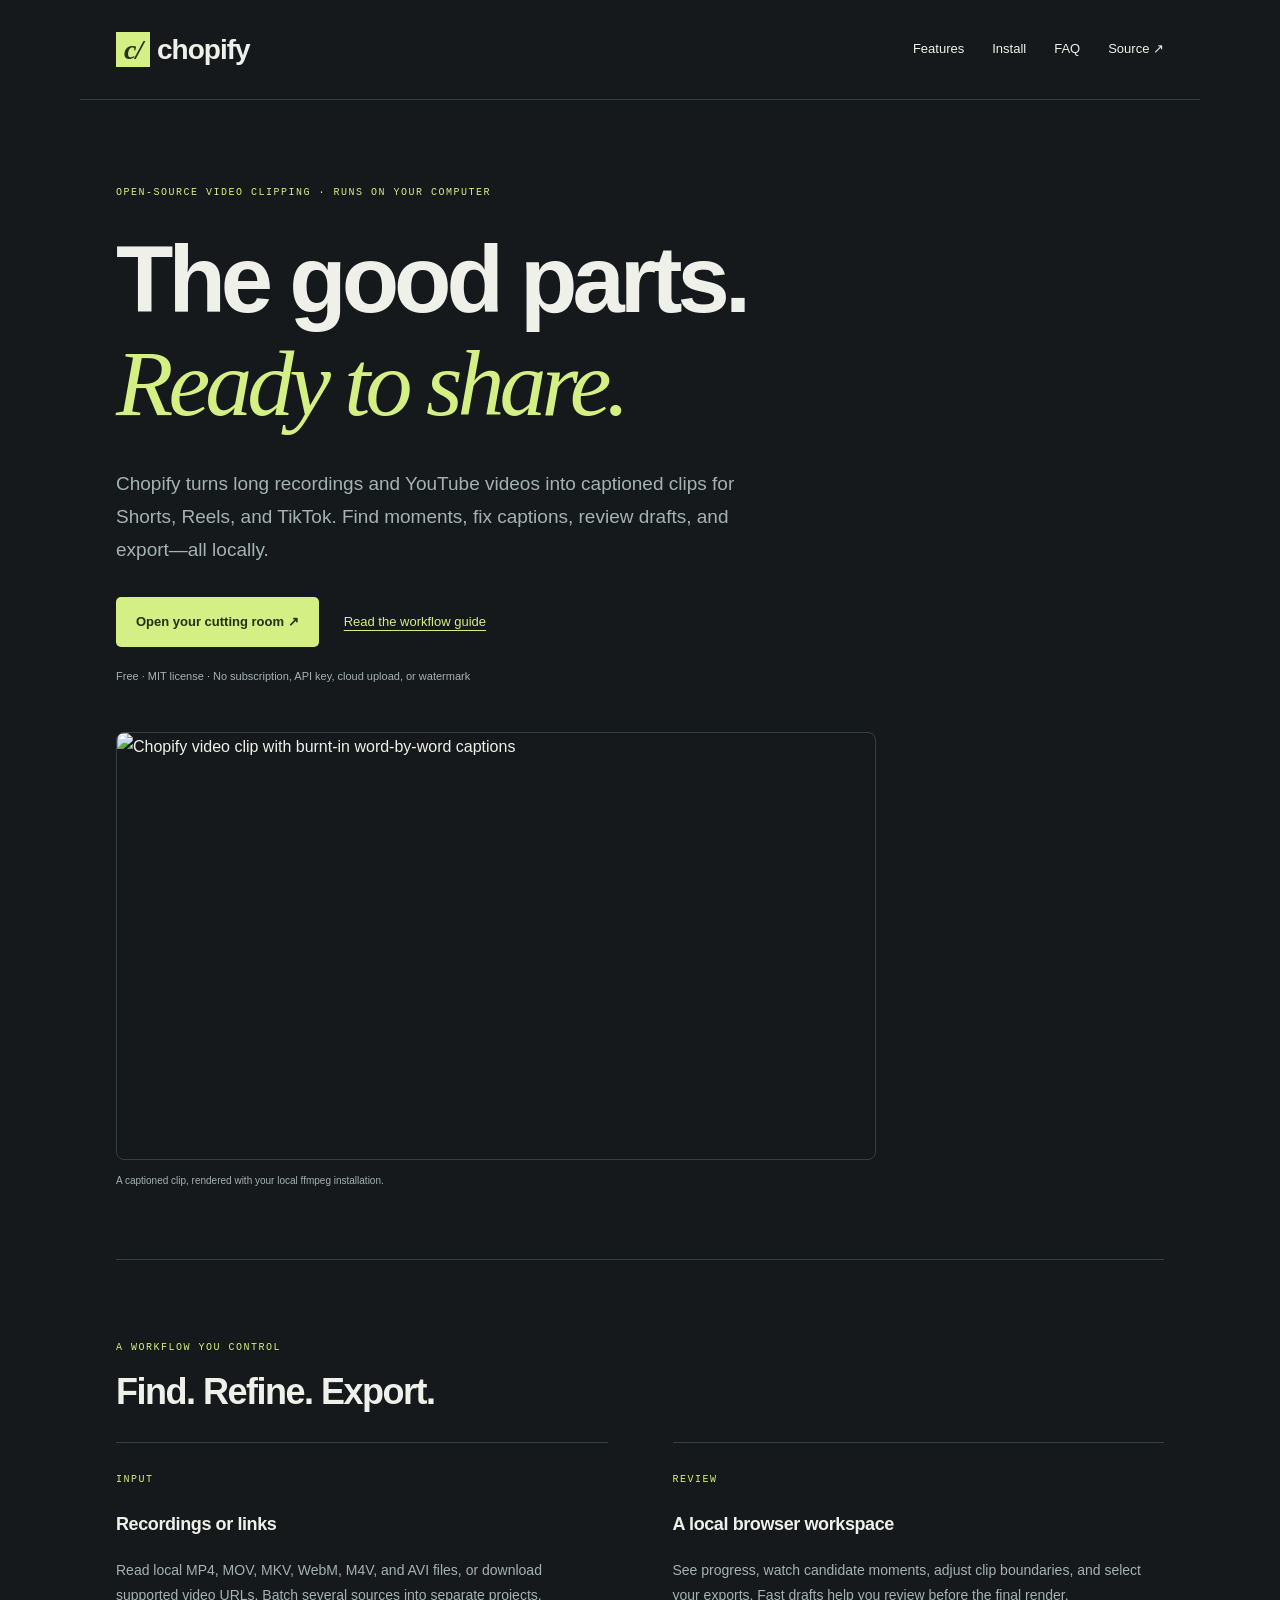
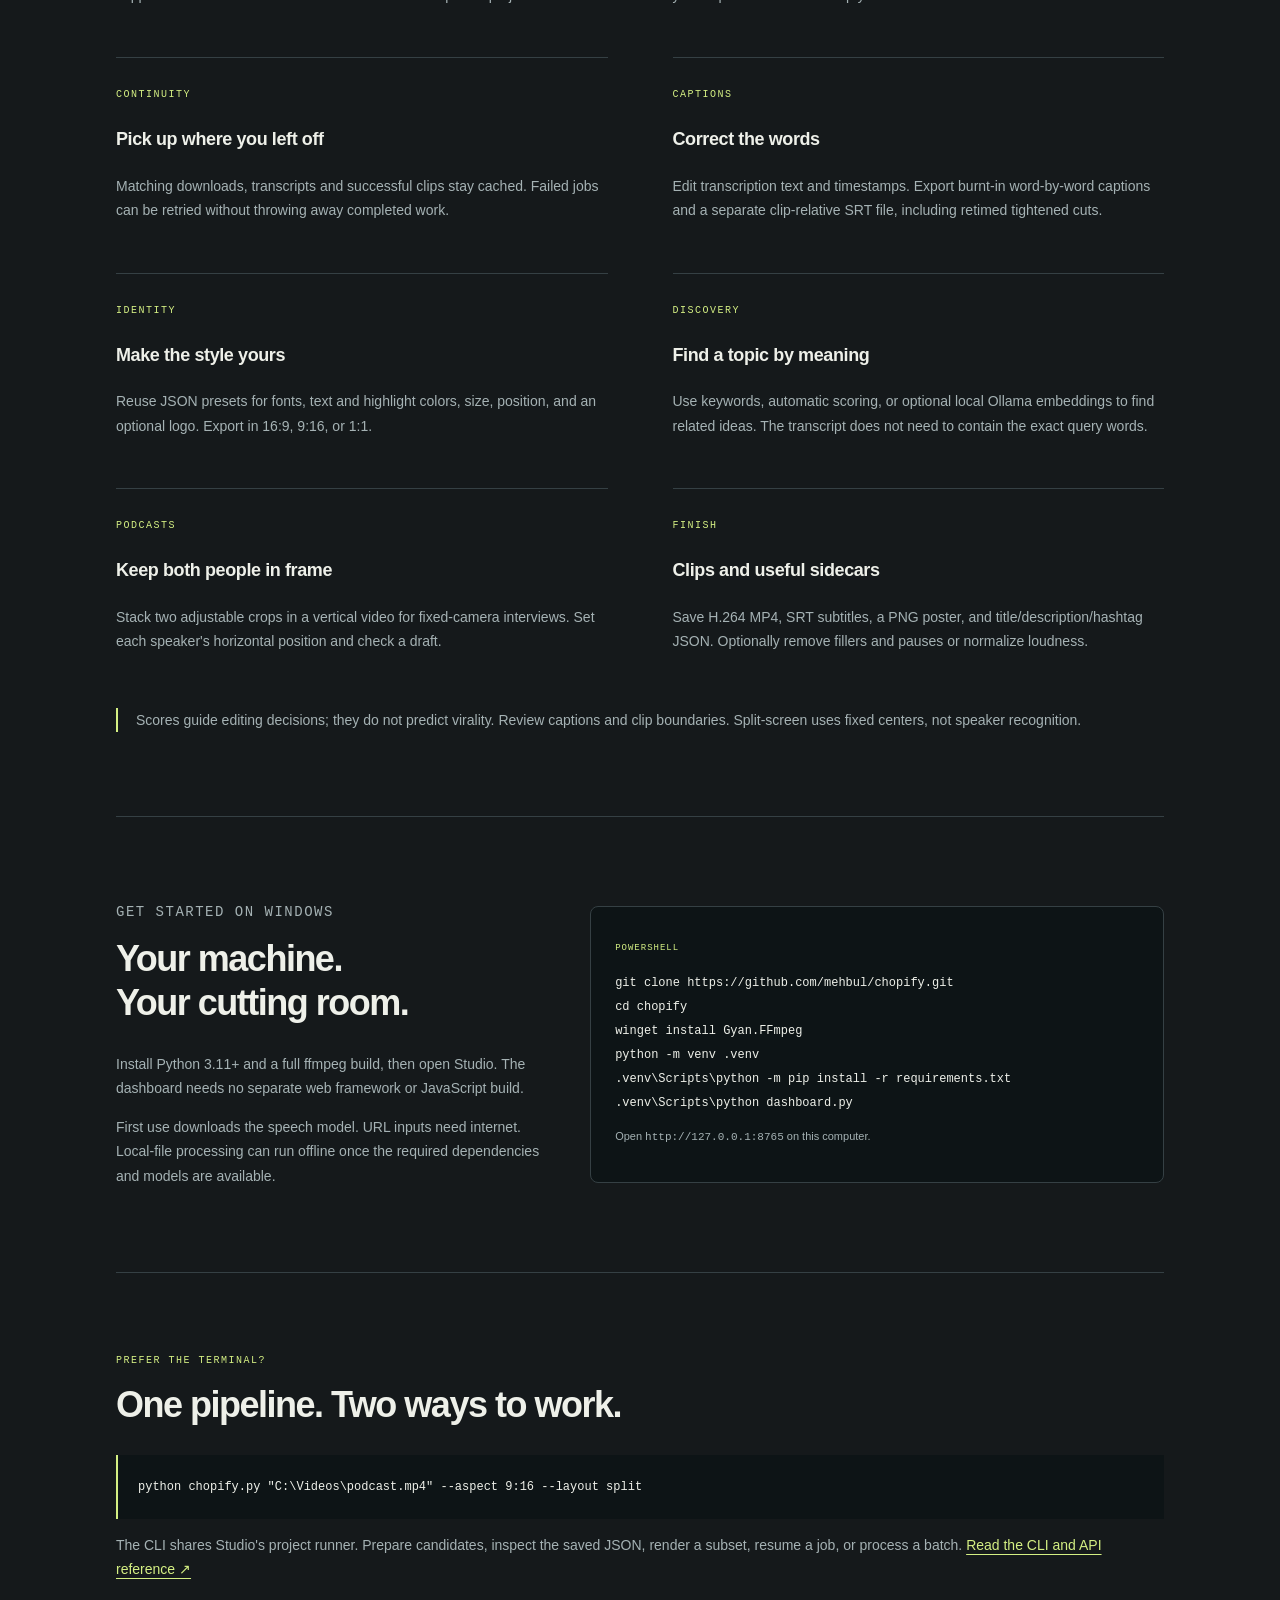
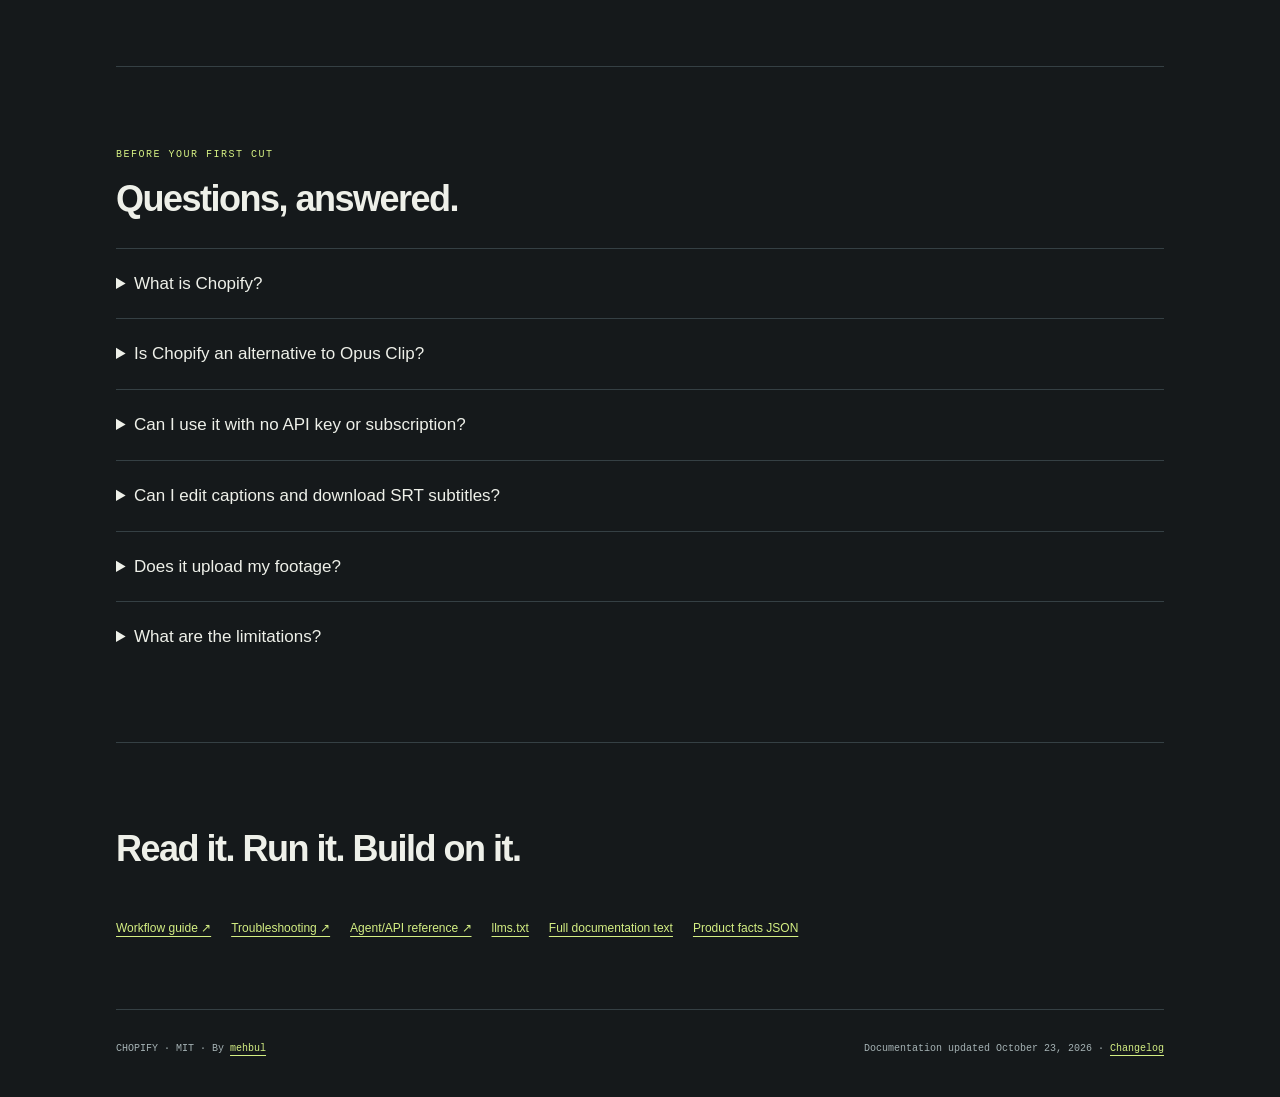
==== docs/index.html @ cecec322 "docs: improve Google and AI-agent discoverability for Chopify Studio" ====
<!doctype html>
<html lang="en">
  <head>
    <meta charset="utf-8" />
    <meta name="viewport" content="width=device-width,initial-scale=1" />
    <title>
      Chopify — Free Local AI Video Clipper, Captions & Podcast Shorts
    </title>
    <meta
      name="description"
      content="Turn recordings and YouTube videos into captioned Shorts, Reels and TikTok clips locally. Free open-source dashboard, batch queue, SRT editing and podcast framing."
    />
    <meta name="robots" content="index,follow,max-image-preview:large" />
    <link rel="canonical" href="https://mehbul.github.io/chopify/" />
    <meta property="og:type" content="website" />
    <meta property="og:site_name" content="Chopify" />
    <meta property="og:title" content="Chopify — your footage, your machine" />
    <meta
      property="og:description"
      content="Free local video clipping with a review dashboard, editable captions, SRT exports, branding, semantic search and podcast split-screen."
    />
    <meta property="og:url" content="https://mehbul.github.io/chopify/" />
    <meta
      property="og:image"
      content="https://mehbul.github.io/chopify/demo.gif"
    />
    <meta
      property="og:image:alt"
      content="A Chopify clip with word-by-word captions"
    />
    <meta name="twitter:card" content="summary_large_image" />
    <meta
      name="twitter:title"
      content="Chopify — Free Local AI Video Clipper"
    />
    <meta
      name="twitter:description"
      content="Turn long videos into reviewed, captioned short clips on your own computer. Open source, no subscription or watermark."
    />
    <meta
      name="twitter:image"
      content="https://mehbul.github.io/chopify/demo.gif"
    />
    <link rel="stylesheet" href="site.css" />
    <link rel="icon" href="data:," />
    <link
      rel="alternate"
      type="text/plain"
      title="Agent documentation index"
      href="llms.txt"
    />
    <script type="application/ld+json">
      {
        "@context": "https://schema.org",
        "@graph": [
          {
            "@type": ["SoftwareApplication", "SoftwareSourceCode"],
            "@id": "https://mehbul.github.io/chopify/#software",
            "name": "Chopify",
            "url": "https://mehbul.github.io/chopify/",
            "description": "Free local video clipper with a browser dashboard, resumable batch projects, editable captions, SRT exports, branding, semantic search, and podcast split-screen.",
            "applicationCategory": "MultimediaApplication",
            "operatingSystem": "Windows",
            "programmingLanguage": "Python",
            "runtimePlatform": "Python 3.11 or later",
            "softwareRequirements": "ffmpeg, ffprobe, yt-dlp, faster-whisper, OpenCV; optional local Ollama",
            "license": "https://github.com/mehbul/chopify/blob/main/LICENSE",
            "codeRepository": "https://github.com/mehbul/chopify",
            "isAccessibleForFree": true,
            "offers": {
              "@type": "Offer",
              "price": "0",
              "priceCurrency": "USD"
            },
            "author": {
              "@type": "Person",
              "name": "mehbul",
              "url": "https://github.com/mehbul"
            },
            "featureList": [
              "Local browser dashboard",
              "Local video input",
              "Resumable batch projects",
              "Caption editing and SRT export",
              "Brand presets",
              "Optional local semantic search",
              "Podcast split-screen"
            ]
          },
          {
            "@type": "WebPage",
            "@id": "https://mehbul.github.io/chopify/#page",
            "url": "https://mehbul.github.io/chopify/",
            "name": "Chopify — Free Local AI Video Clipper",
            "dateModified": "2026-10-23",
            "inLanguage": "en",
            "mainEntity": {
              "@id": "https://mehbul.github.io/chopify/#software"
            }
          }
        ]
      }
    </script>
  </head>
  <body>
    <a class="skip" href="#main">Skip to content</a>
    <header>
      <a class="logo" href="./"><span>c/</span> chopify</a>
      <nav aria-label="Main navigation">
        <a href="#features">Features</a><a href="#install">Install</a
        ><a href="#questions">FAQ</a
        ><a href="https://github.com/mehbul/chopify">Source ↗</a>
      </nav>
    </header>
    <main id="main">
      <section class="hero">
        <p class="eyebrow">
          OPEN-SOURCE VIDEO CLIPPING · RUNS ON YOUR COMPUTER
        </p>
        <h1>The good parts.<br /><em>Ready to share.</em></h1>
        <p class="lead">
          Chopify turns long recordings and YouTube videos into captioned clips
          for Shorts, Reels, and TikTok. Find moments, fix captions, review
          drafts, and export—all locally.
        </p>
        <div class="actions">
          <a class="button" href="#install">Open your cutting room ↗</a
          ><a
            href="https://github.com/mehbul/chopify/blob/main/docs/WORKFLOWS.md"
            >Read the workflow guide</a
          >
        </div>
        <p class="fine">
          Free · MIT license · No subscription, API key, cloud upload, or
          watermark
        </p>
        <figure>
          <img
            src="demo.gif"
            alt="Chopify video clip with burnt-in word-by-word captions"
            width="640"
            height="360"
          />
          <figcaption>
            A captioned clip, rendered with your local ffmpeg installation.
          </figcaption>
        </figure>
      </section>
      <section id="features">
        <div class="section-heading">
          <p class="eyebrow">A WORKFLOW YOU CONTROL</p>
          <h2>Find. Refine. Export.</h2>
        </div>
        <div class="features">
          <article>
            <span class="tag">INPUT</span>
            <h3>Recordings or links</h3>
            <p>
              Read local MP4, MOV, MKV, WebM, M4V, and AVI files, or download
              supported video URLs. Batch several sources into separate
              projects.
            </p>
          </article>
          <article>
            <span class="tag">REVIEW</span>
            <h3>A local browser workspace</h3>
            <p>
              See progress, watch candidate moments, adjust clip boundaries, and
              select your exports. Fast drafts help you review before the final
              render.
            </p>
          </article>
          <article>
            <span class="tag">CONTINUITY</span>
            <h3>Pick up where you left off</h3>
            <p>
              Matching downloads, transcripts and successful clips stay cached.
              Failed jobs can be retried without throwing away completed work.
            </p>
          </article>
          <article>
            <span class="tag">CAPTIONS</span>
            <h3>Correct the words</h3>
            <p>
              Edit transcription text and timestamps. Export burnt-in
              word-by-word captions and a separate clip-relative SRT file,
              including retimed tightened cuts.
            </p>
          </article>
          <article>
            <span class="tag">IDENTITY</span>
            <h3>Make the style yours</h3>
            <p>
              Reuse JSON presets for fonts, text and highlight colors, size,
              position, and an optional logo. Export in 16:9, 9:16, or 1:1.
            </p>
          </article>
          <article>
            <span class="tag">DISCOVERY</span>
            <h3>Find a topic by meaning</h3>
            <p>
              Use keywords, automatic scoring, or optional local Ollama
              embeddings to find related ideas. The transcript does not need to
              contain the exact query words.
            </p>
          </article>
          <article>
            <span class="tag">PODCASTS</span>
            <h3>Keep both people in frame</h3>
            <p>
              Stack two adjustable crops in a vertical video for fixed-camera
              interviews. Set each speaker's horizontal position and check a
              draft.
            </p>
          </article>
          <article>
            <span class="tag">FINISH</span>
            <h3>Clips and useful sidecars</h3>
            <p>
              Save H.264 MP4, SRT subtitles, a PNG poster, and
              title/description/hashtag JSON. Optionally remove fillers and
              pauses or normalize loudness.
            </p>
          </article>
        </div>
        <p class="note">
          Scores guide editing decisions; they do not predict virality. Review
          captions and clip boundaries. Split-screen uses fixed centers, not
          speaker recognition.
        </p>
      </section>
      <section id="install" class="install">
        <div>
          <p class="eyebrow">GET STARTED ON WINDOWS</p>
          <h2>Your machine.<br />Your cutting room.</h2>
          <p>
            Install Python 3.11+ and a full ffmpeg build, then open Studio. The
            dashboard needs no separate web framework or JavaScript build.
          </p>
          <p>
            First use downloads the speech model. URL inputs need internet.
            Local-file processing can run offline once the required dependencies
            and models are available.
          </p>
        </div>
        <div class="code">
          <span>POWERSHELL</span>
          <pre><code>git clone https://github.com/mehbul/chopify.git
cd chopify
winget install Gyan.FFmpeg
python -m venv .venv
.venv\Scripts\python -m pip install -r requirements.txt
.venv\Scripts\python dashboard.py</code></pre>
          <p>Open <code>http://127.0.0.1:8765</code> on this computer.</p>
        </div>
      </section>
      <section>
        <p class="eyebrow">PREFER THE TERMINAL?</p>
        <h2>One pipeline. Two ways to work.</h2>
        <pre
          class="command"
        ><code>python chopify.py "C:\Videos\podcast.mp4" --aspect 9:16 --layout split</code></pre>
        <p>
          The CLI shares Studio's project runner. Prepare candidates, inspect
          the saved JSON, render a subset, resume a job, or process a batch.
          <a
            href="https://github.com/mehbul/chopify/blob/main/docs/AGENT-API.md"
            >Read the CLI and API reference ↗</a
          >
        </p>
      </section>
      <section id="questions">
        <p class="eyebrow">BEFORE YOUR FIRST CUT</p>
        <h2>Questions, answered.</h2>
        <details>
          <summary>What is Chopify?</summary>
          <p>
            Chopify is a free, MIT-licensed local video clipper for turning long
            videos into short captioned clips. It includes a browser dashboard,
            Python CLI, transcription, selection, reframing, editing, and
            export.
          </p>
        </details>
        <details>
          <summary>Is Chopify an alternative to Opus Clip?</summary>
          <p>
            It is an option for creators who want clipping, captions and review
            on their own computer. It requires local installation and your
            hardware. It does not include hosted processing, cloud
            collaboration, or automatic social publishing.
          </p>
        </details>
        <details>
          <summary>Can I use it with no API key or subscription?</summary>
          <p>
            Yes. Default selection is a deterministic heuristic. Optional AI
            selection and semantic search use local Ollama models. Setup/model
            downloads, storage, and compute are supplied by you.
          </p>
        </details>
        <details>
          <summary>Can I edit captions and download SRT subtitles?</summary>
          <p>
            Yes. Edit words and their times in Studio's Transcript tab, save,
            and export. Each draft and finished clip includes a separate SRT
            file aligned to its own timeline.
          </p>
        </details>
        <details>
          <summary>Does it upload my footage?</summary>
          <p>
            Chopify does not send footage or transcripts to hosted processing.
            Online sources and first-run model setup require downloads. Studio
            serves only your loopback address and is intended for one trusted
            local user.
          </p>
        </details>
        <details>
          <summary>What are the limitations?</summary>
          <p>
            Speech recognition and caption timing need review. Heuristic cue
            lists are English-oriented. GPU speech acceleration uses
            NVIDIA/CUDA; CPU works without it. Split-screen uses fixed crop
            centers. Translation, dubbing, scheduling, and social uploads are
            not included.
          </p>
        </details>
      </section>
      <section class="resources">
        <h2>Read it. Run it. Build on it.</h2>
        <a href="https://github.com/mehbul/chopify/blob/main/docs/WORKFLOWS.md"
          >Workflow guide ↗</a
        ><a
          href="https://github.com/mehbul/chopify/blob/main/docs/TROUBLESHOOTING.md"
          >Troubleshooting ↗</a
        ><a href="https://github.com/mehbul/chopify/blob/main/docs/AGENT-API.md"
          >Agent/API reference ↗</a
        ><a href="llms.txt">llms.txt</a
        ><a href="llms-full.txt">Full documentation text</a
        ><a href="product.json">Product facts JSON</a>
      </section>
    </main>
    <footer>
      <span
        >CHOPIFY · MIT · By <a href="https://github.com/mehbul">mehbul</a></span
      ><span
        >Documentation updated
        <time datetime="2026-10-23">October 23, 2026</time> ·
        <a href="https://github.com/mehbul/chopify/blob/main/CHANGELOG.md"
          >Changelog</a
        ></span
      >
    </footer>
  </body>
</html>
---- docs/site.css ----
:root {
  color-scheme: dark;
  --bg: #15191b;
  --ink: #eef0e9;
  --muted: #a5b2b4;
  --line: #354044;
  --accent: #d4ef83;
  font-family: "Segoe UI", Arial, sans-serif;
}
* {
  box-sizing: border-box;
}
html {
  scroll-behavior: smooth;
  scroll-padding-top: 30px;
}
body {
  margin: 0;
  background: var(--bg);
  color: var(--ink);
  font-size: 16px;
  line-height: 1.75;
}
a {
  color: var(--accent);
  text-underline-offset: 4px;
}
a:focus-visible,
summary:focus-visible {
  outline: 2px solid var(--accent);
  outline-offset: 6px;
}
.skip {
  position: absolute;
  left: 20px;
  top: -100px;
  background: var(--accent);
  color: #14200c;
  padding: 10px;
  z-index: 2;
}
.skip:focus {
  top: 10px;
}
header,
main,
footer {
  max-width: 1120px;
  margin: auto;
  padding: 0 36px;
}
header {
  display: flex;
  justify-content: space-between;
  align-items: center;
  height: 100px;
  border-bottom: 1px solid var(--line);
}
.logo {
  font-weight: 800;
  font-size: 28px;
  color: var(--ink);
  text-decoration: none;
  letter-spacing: -1px;
}
.logo span {
  background: var(--accent);
  color: #233314;
  font-family: Georgia, serif;
  font-style: italic;
  padding: 2px 8px;
}
nav {
  display: flex;
  gap: 28px;
  font-size: 13px;
}
nav a {
  color: var(--ink);
  text-decoration: none;
}
.hero {
  padding-top: 75px;
}
.eyebrow,
.tag {
  font:
    10px/1.6 Consolas,
    monospace;
  letter-spacing: 1.5px;
  color: var(--accent);
}
h1 {
  font-size: clamp(56px, 7.5vw, 94px);
  line-height: 1.04;
  letter-spacing: -5px;
  margin: 30px 0;
}
h1 em {
  font:
    italic 1em Georgia,
    serif;
  color: var(--accent);
}
.lead {
  max-width: 640px;
  font-size: 19px;
  color: var(--muted);
  line-height: 1.75;
}
.actions {
  display: flex;
  gap: 25px;
  align-items: center;
  margin-top: 30px;
  font-size: 13px;
}
.button {
  background: var(--accent);
  color: #203113;
  text-decoration: none;
  border-radius: 5px;
  font-weight: 650;
  padding: 14px 20px;
}
.fine {
  font-size: 11px;
  color: var(--muted);
  margin-top: 20px;
}
.hero figure {
  margin: 45px 0 0;
  max-width: 760px;
}
.hero img {
  width: 100%;
  height: auto;
  display: block;
  border: 1px solid var(--line);
  border-radius: 8px;
}
figcaption {
  font-size: 10px;
  color: var(--muted);
  margin-top: 12px;
}
section {
  padding: 70px 0;
  border-bottom: 1px solid var(--line);
}
h2 {
  font-size: 36px;
  font-weight: 550;
  letter-spacing: -1.5px;
  line-height: 1.2;
  margin: 14px 0 28px;
}
h3 {
  font-size: 18px;
  letter-spacing: -0.4px;
  font-weight: 550;
}
.features {
  display: grid;
  grid-template-columns: 1fr 1fr;
  gap: 36px 65px;
}
.features article {
  border-top: 1px solid var(--line);
  padding-top: 20px;
}
.features p,
section > p,
.install p {
  color: var(--muted);
  font-size: 14px;
}
.note {
  border-left: 2px solid var(--accent);
  padding-left: 18px;
  margin-top: 40px;
}
.install {
  display: grid;
  grid-template-columns: 0.85fr 1.15fr;
  gap: 50px;
}
.code {
  background: #0d1416;
  border: 1px solid var(--line);
  padding: 24px;
  border-radius: 8px;
  align-self: center;
  min-width: 0;
}
.code > span {
  font:
    9px Consolas,
    monospace;
  letter-spacing: 1px;
  color: var(--accent);
}
pre {
  font:
    12px/2 Consolas,
    monospace;
  overflow-x: auto;
}
.code p {
  font-size: 11px;
}
.command {
  background: #0d1416;
  border-left: 2px solid var(--accent);
  padding: 20px;
}
.resources {
  display: flex;
  gap: 20px;
  flex-wrap: wrap;
  font-size: 12px;
}
.resources h2 {
  width: 100%;
}
details {
  border-top: 1px solid var(--line);
  padding: 20px 0;
}
summary {
  cursor: pointer;
  font-size: 17px;
  font-weight: 500;
}
details p {
  color: var(--muted);
  font-size: 14px;
  max-width: 800px;
}
footer {
  display: flex;
  justify-content: space-between;
  gap: 25px;
  font:
    10px/1.7 Consolas,
    monospace;
  color: var(--muted);
  padding-top: 30px;
  padding-bottom: 40px;
}
@media (max-width: 700px) {
  header,
  main,
  footer {
    padding-left: 22px;
    padding-right: 22px;
  }
  header {
    height: 85px;
  }
  .logo {
    font-size: 22px;
  }
  nav {
    gap: 14px;
    font-size: 11px;
  }
  nav a:nth-child(3) {
    display: none;
  }
  .hero {
    padding-top: 45px;
  }
  h1 {
    letter-spacing: -3px;
  }
  .lead {
    font-size: 16px;
  }
  .features,
  .install {
    grid-template-columns: 1fr;
    gap: 28px;
  }
  .actions {
    flex-wrap: wrap;
    gap: 18px;
  }
  section {
    padding: 45px 0;
  }
  h2 {
    font-size: 30px;
  }
  .features {
    gap: 22px;
  }
  footer {
    flex-direction: column;
    gap: 15px;
  }
  .code {
    padding: 17px;
  }
  .command {
    font-size: 11px;
  }
  .eyebrow {
    font-size: 9px;
  }
}
@media (prefers-reduced-motion: reduce) {
  html {
    scroll-behavior: auto;
  }
}
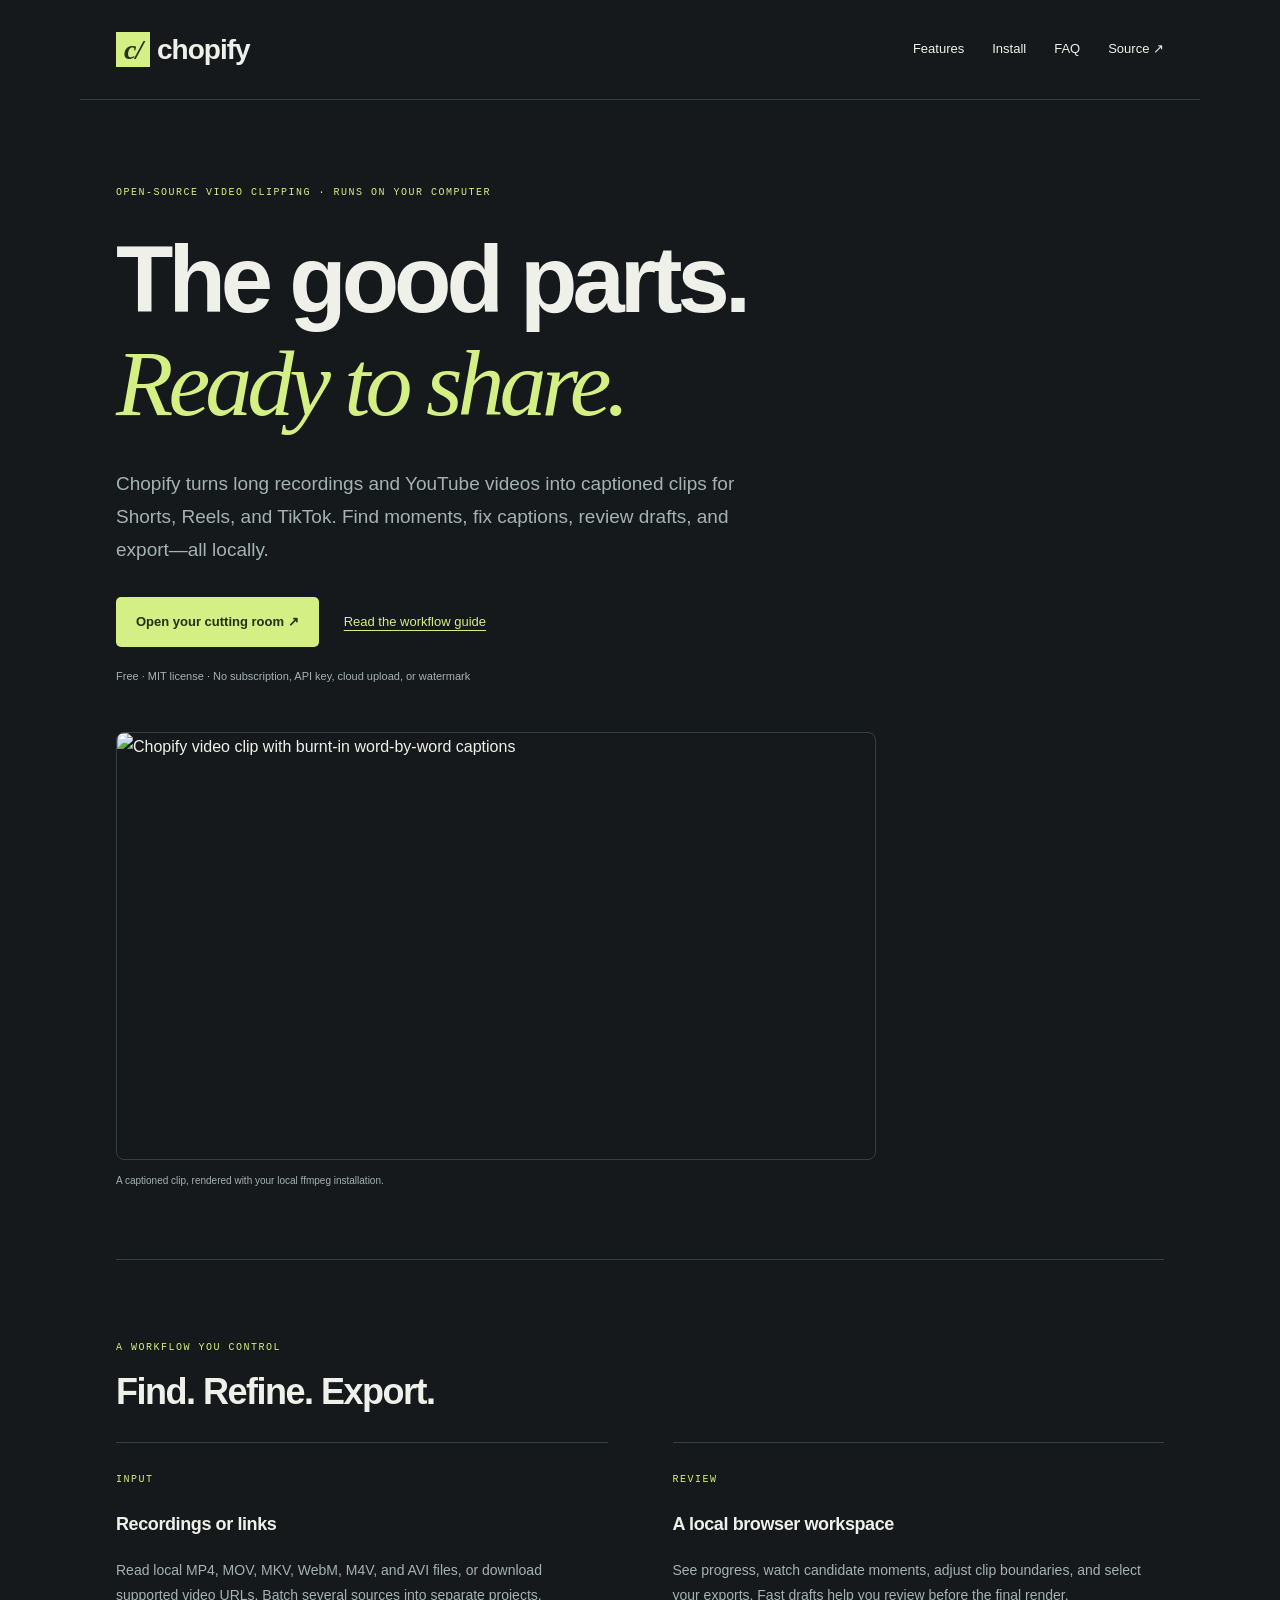
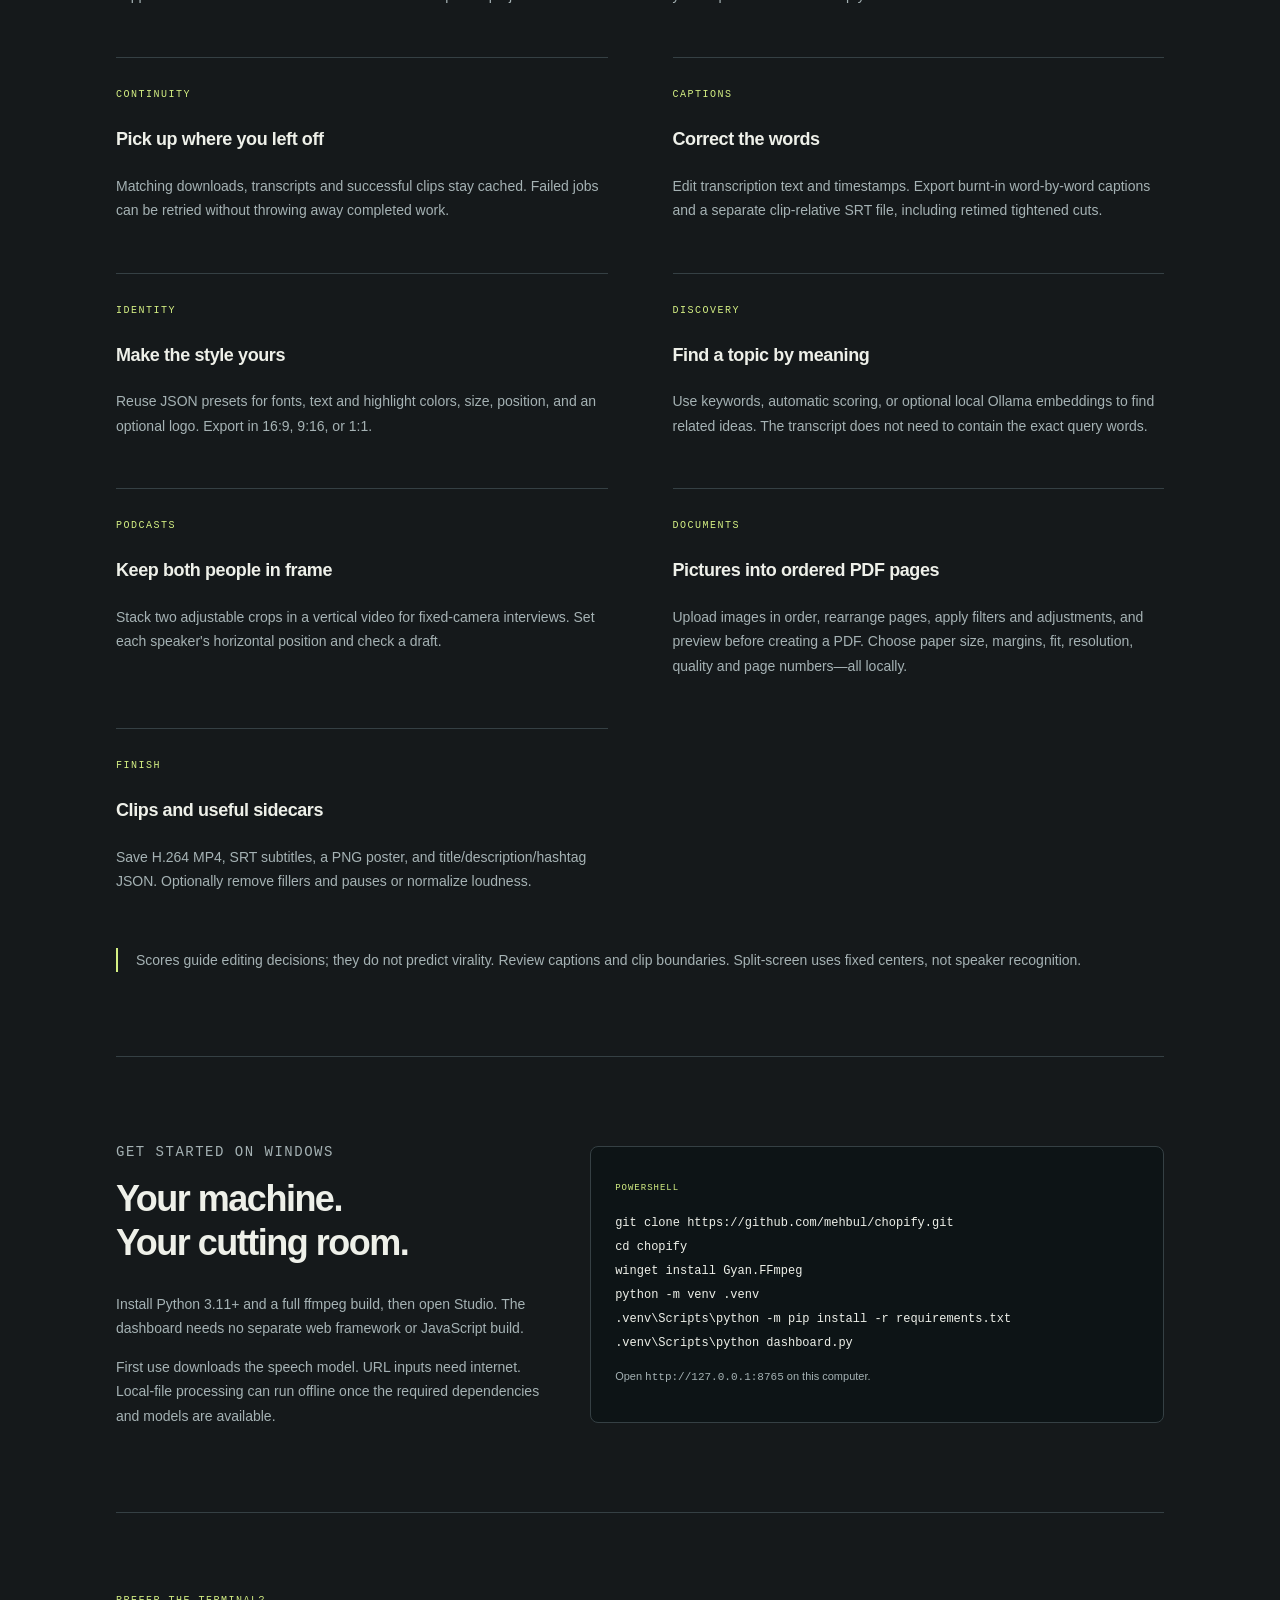
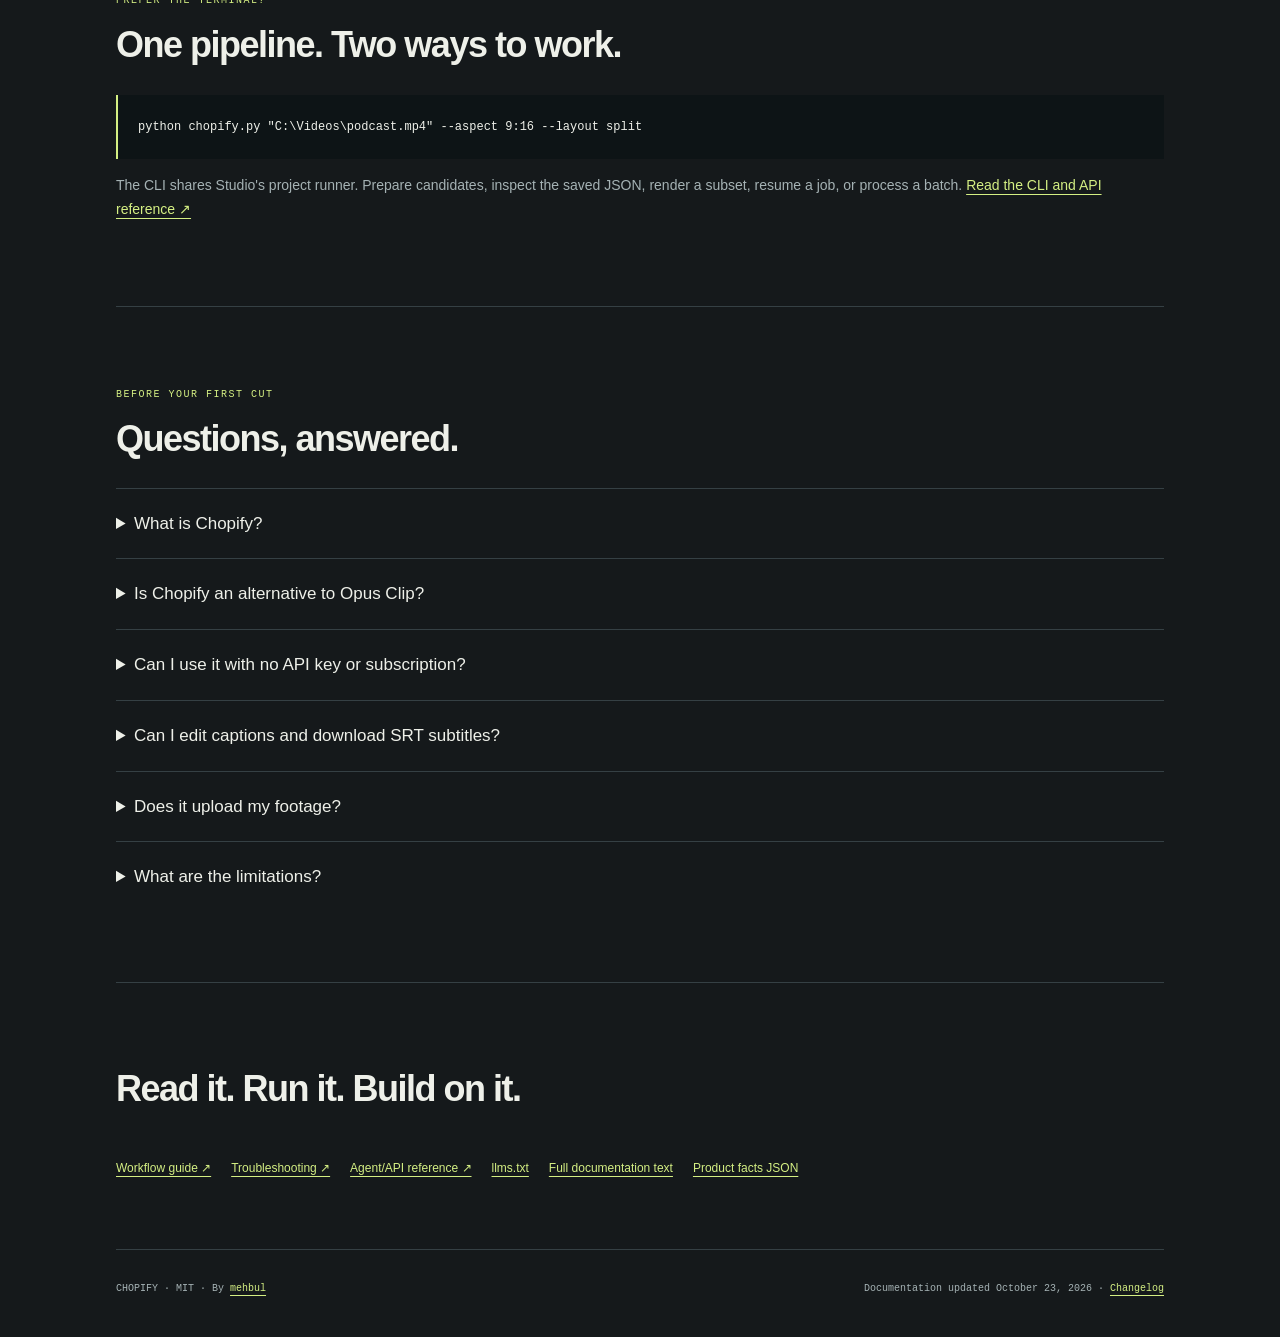
==== commit ec5600ca: "feat: add ordered images-to-PDF workspace with filters and layout controls" ====
--- a/docs/index.html
+++ b/docs/index.html
@@ -63,7 +63,7 @@
             "operatingSystem": "Windows",
             "programmingLanguage": "Python",
             "runtimePlatform": "Python 3.11 or later",
-            "softwareRequirements": "ffmpeg, ffprobe, yt-dlp, faster-whisper, OpenCV; optional local Ollama",
+            "softwareRequirements": "ffmpeg, ffprobe, yt-dlp, faster-whisper, OpenCV, Pillow, ReportLab; optional local Ollama",
             "license": "https://github.com/mehbul/chopify/blob/main/LICENSE",
             "codeRepository": "https://github.com/mehbul/chopify",
             "isAccessibleForFree": true,
@@ -84,7 +84,8 @@
               "Caption editing and SRT export",
               "Brand presets",
               "Optional local semantic search",
-              "Podcast split-screen"
+              "Podcast split-screen",
+              "Ordered images to PDF with filters and page layout controls"
             ]
           },
           {
@@ -214,6 +215,15 @@
             </p>
           </article>
           <article>
+            <span class="tag">DOCUMENTS</span>
+            <h3>Pictures into ordered PDF pages</h3>
+            <p>
+              Upload images in order, rearrange pages, apply filters and
+              adjustments, and preview before creating a PDF. Choose paper size,
+              margins, fit, resolution, quality and page numbers—all locally.
+            </p>
+          </article>
+          <article>
             <span class="tag">FINISH</span>
             <h3>Clips and useful sidecars</h3>
             <p>
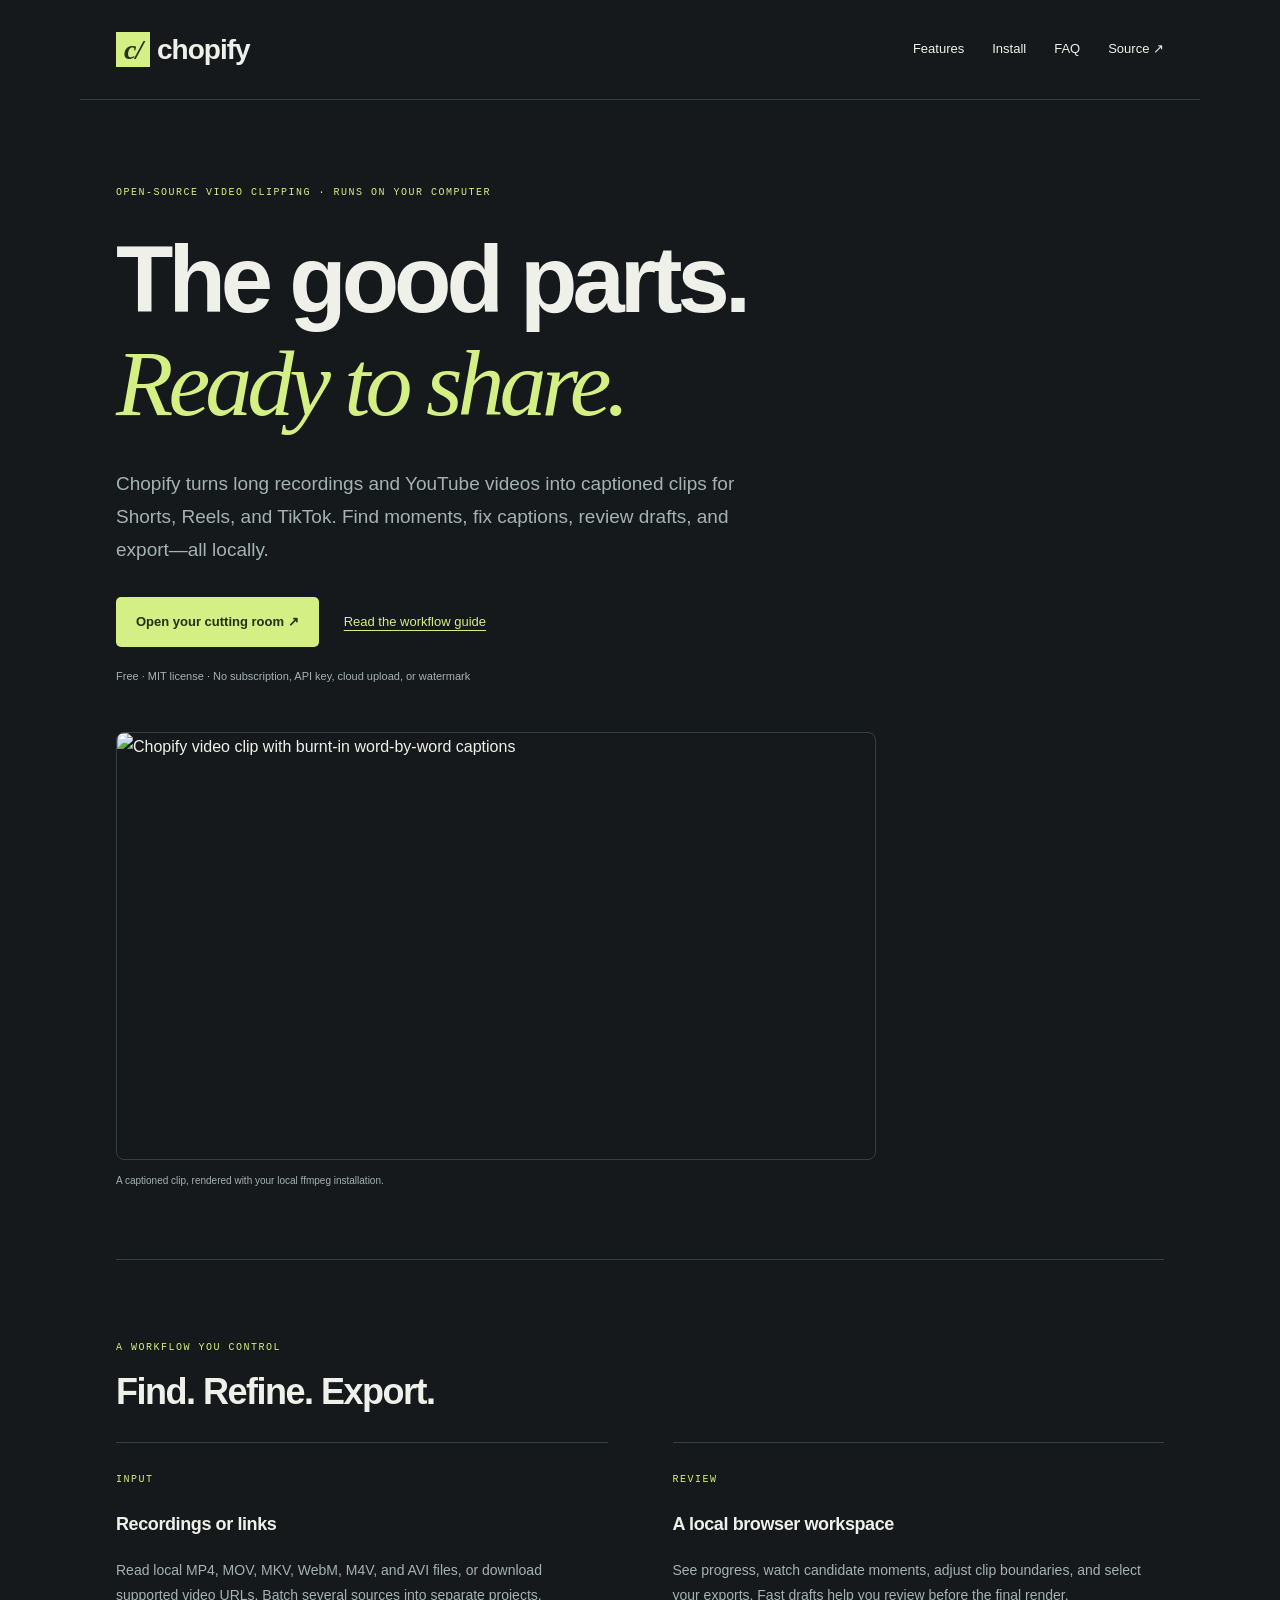
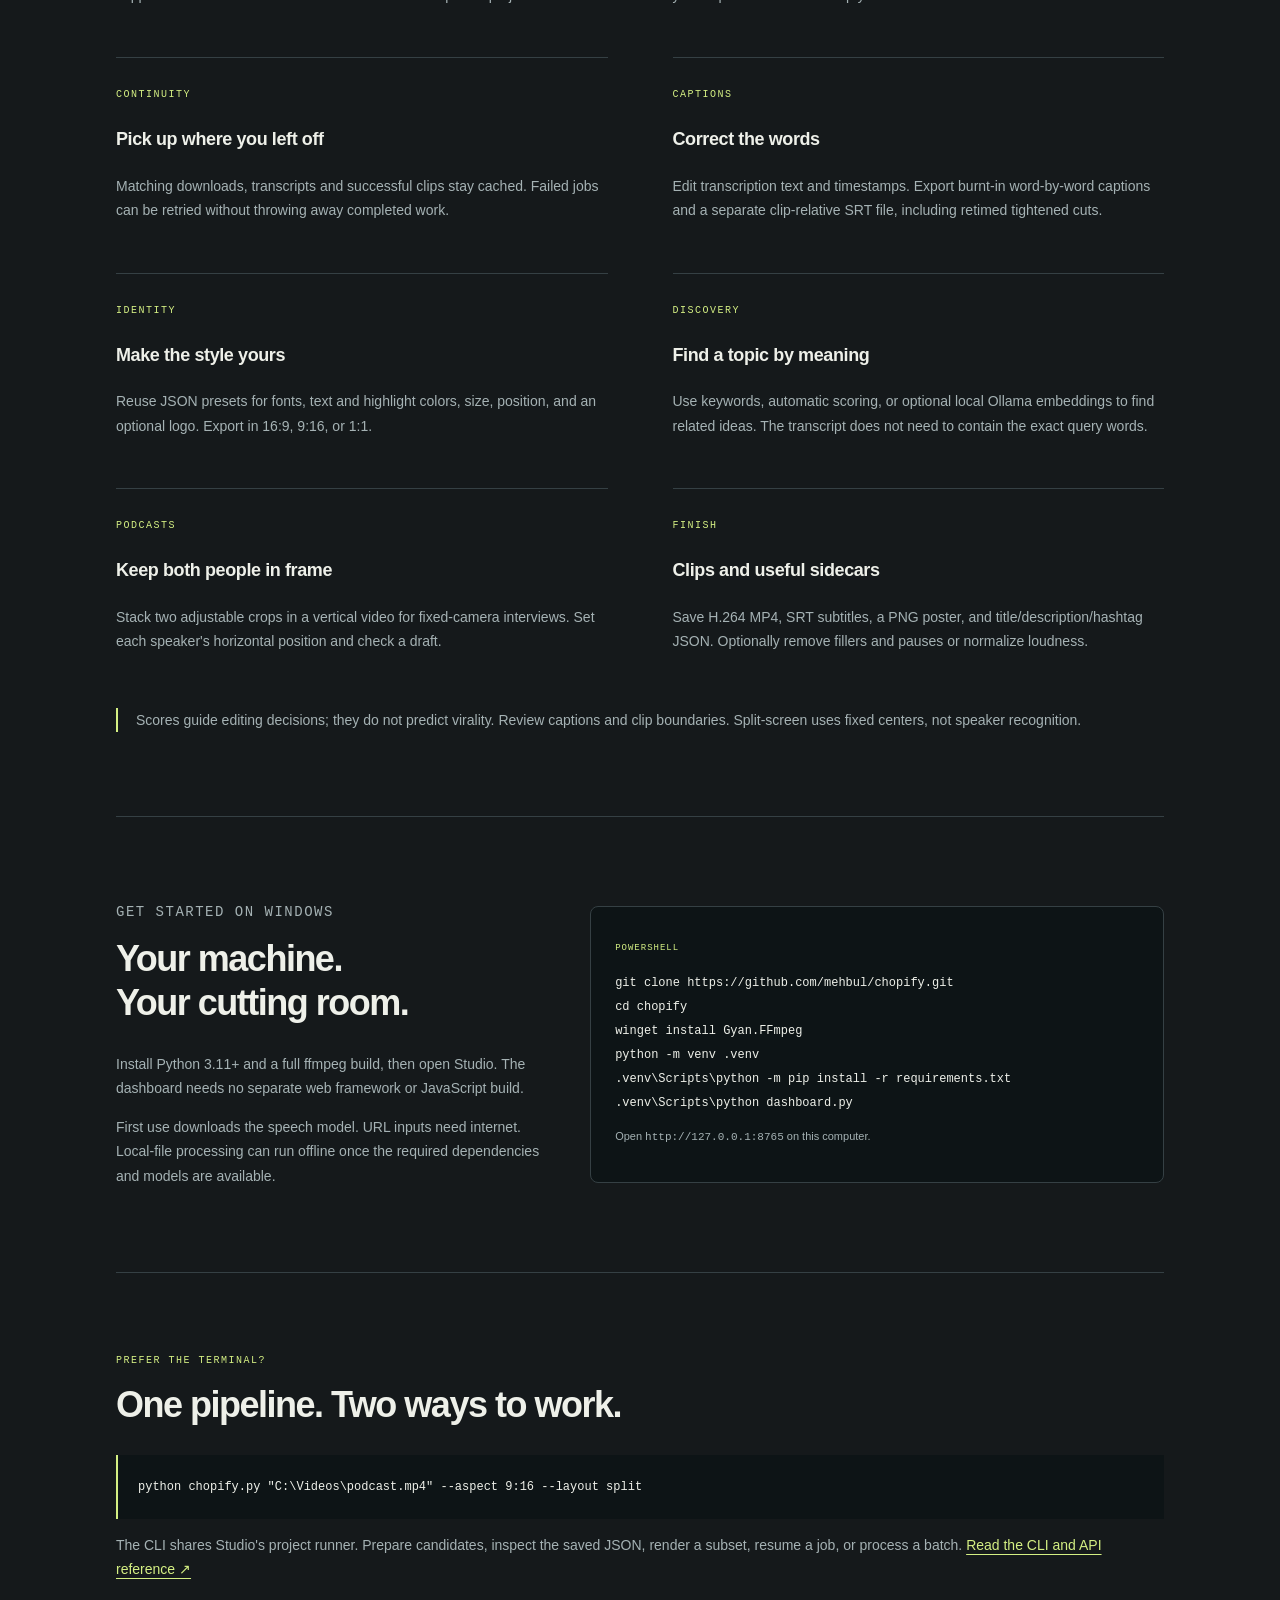
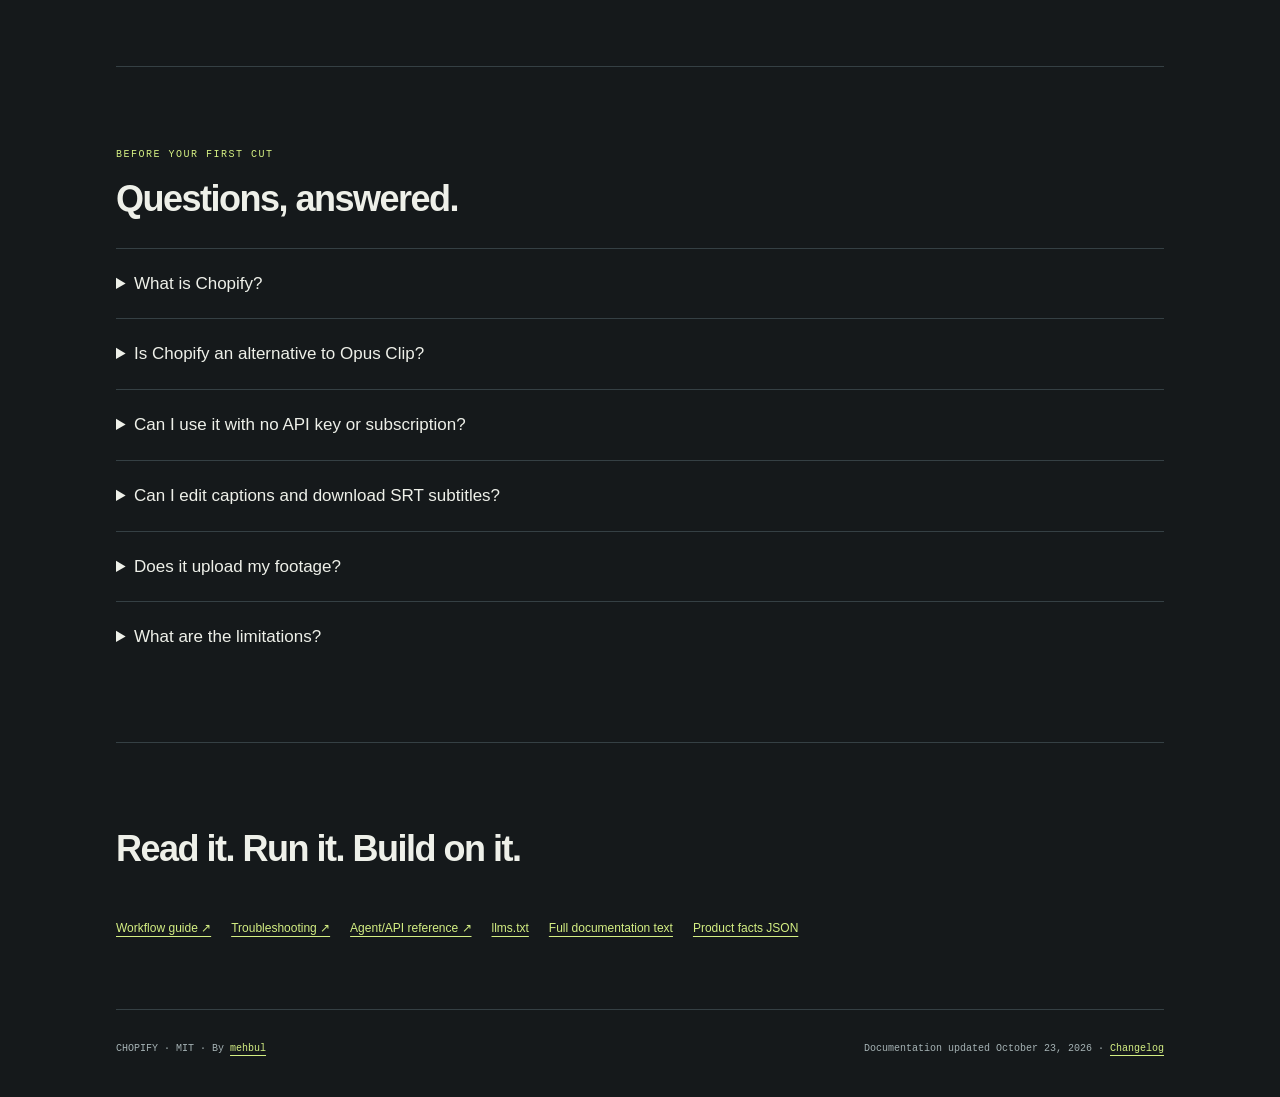
==== commit 0d13b4a8: "Revert "feat: add ordered images-to-PDF workspace with filters and layout controls" This reverts com" ====
--- a/docs/index.html
+++ b/docs/index.html
@@ -63,7 +63,7 @@
             "operatingSystem": "Windows",
             "programmingLanguage": "Python",
             "runtimePlatform": "Python 3.11 or later",
-            "softwareRequirements": "ffmpeg, ffprobe, yt-dlp, faster-whisper, OpenCV, Pillow, ReportLab; optional local Ollama",
+            "softwareRequirements": "ffmpeg, ffprobe, yt-dlp, faster-whisper, OpenCV; optional local Ollama",
             "license": "https://github.com/mehbul/chopify/blob/main/LICENSE",
             "codeRepository": "https://github.com/mehbul/chopify",
             "isAccessibleForFree": true,
@@ -84,8 +84,7 @@
               "Caption editing and SRT export",
               "Brand presets",
               "Optional local semantic search",
-              "Podcast split-screen",
-              "Ordered images to PDF with filters and page layout controls"
+              "Podcast split-screen"
             ]
           },
           {
@@ -215,15 +214,6 @@
             </p>
           </article>
           <article>
-            <span class="tag">DOCUMENTS</span>
-            <h3>Pictures into ordered PDF pages</h3>
-            <p>
-              Upload images in order, rearrange pages, apply filters and
-              adjustments, and preview before creating a PDF. Choose paper size,
-              margins, fit, resolution, quality and page numbers—all locally.
-            </p>
-          </article>
-          <article>
             <span class="tag">FINISH</span>
             <h3>Clips and useful sidecars</h3>
             <p>
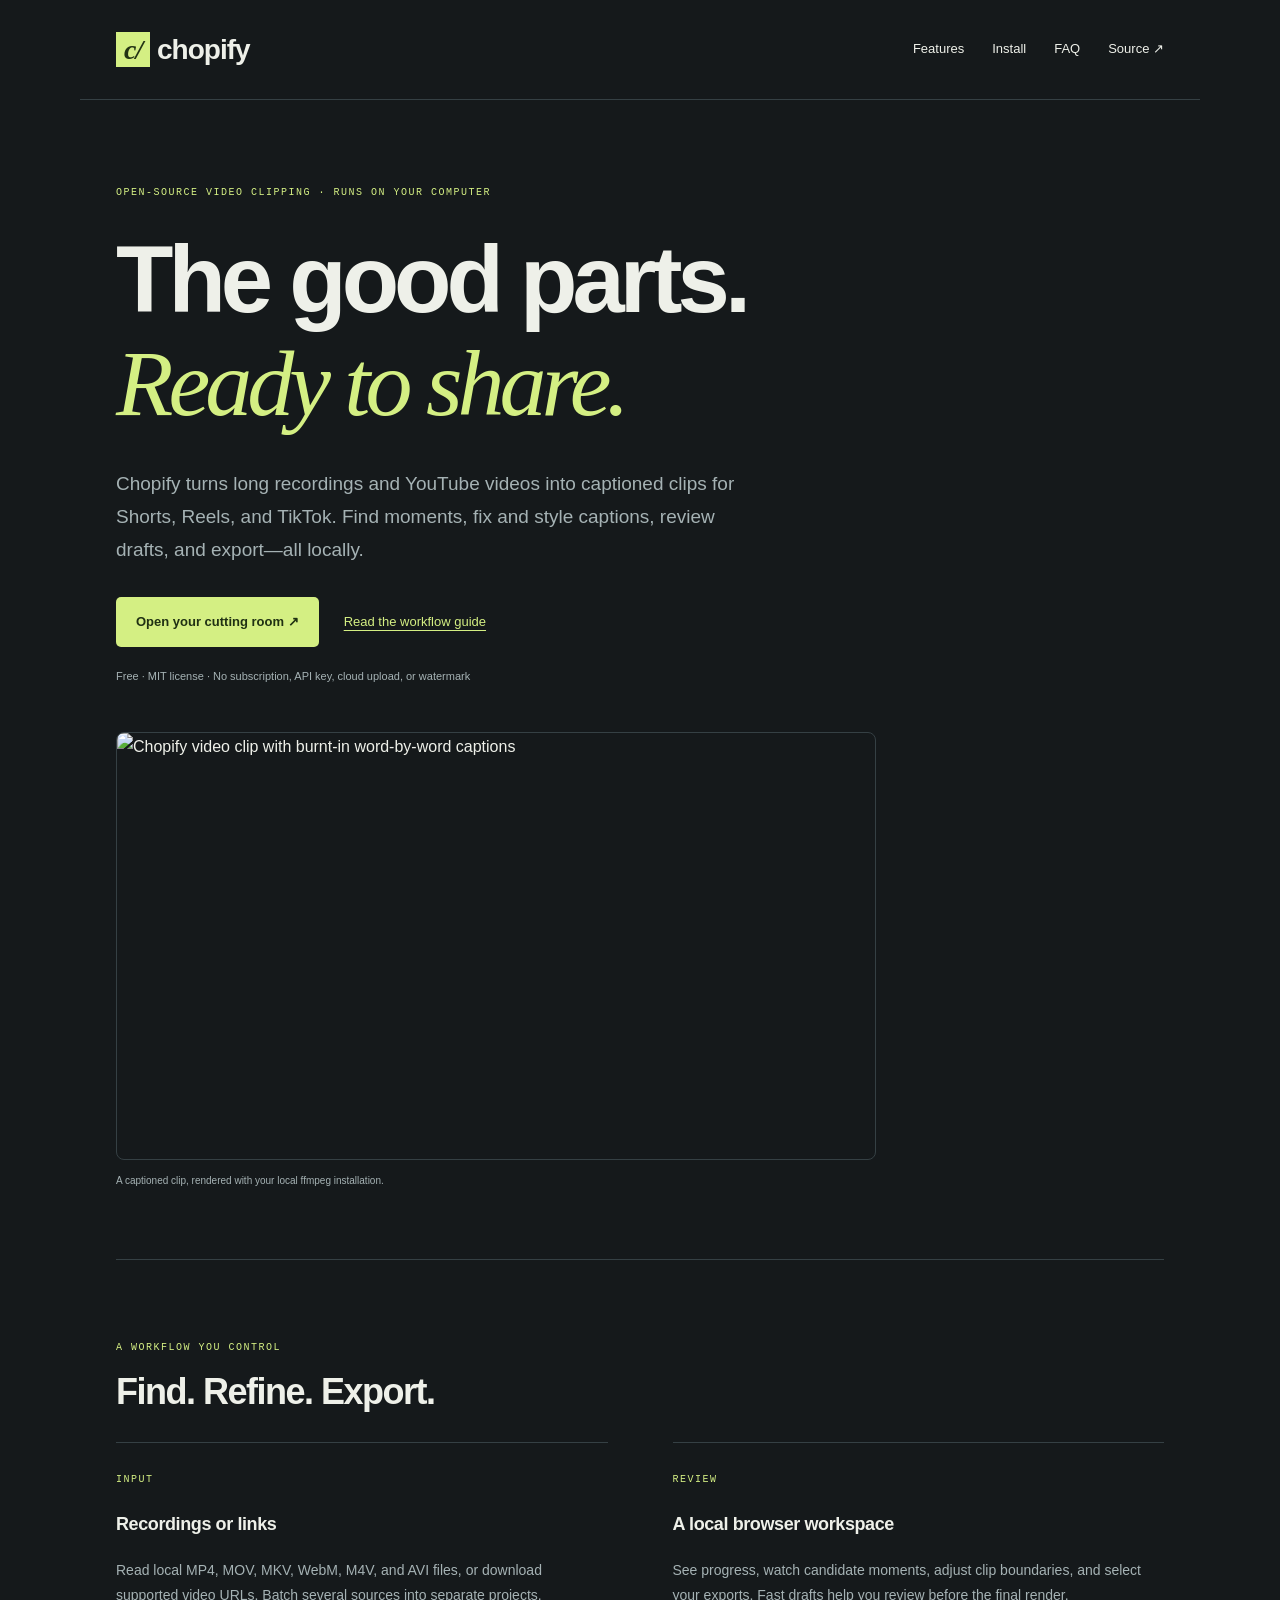
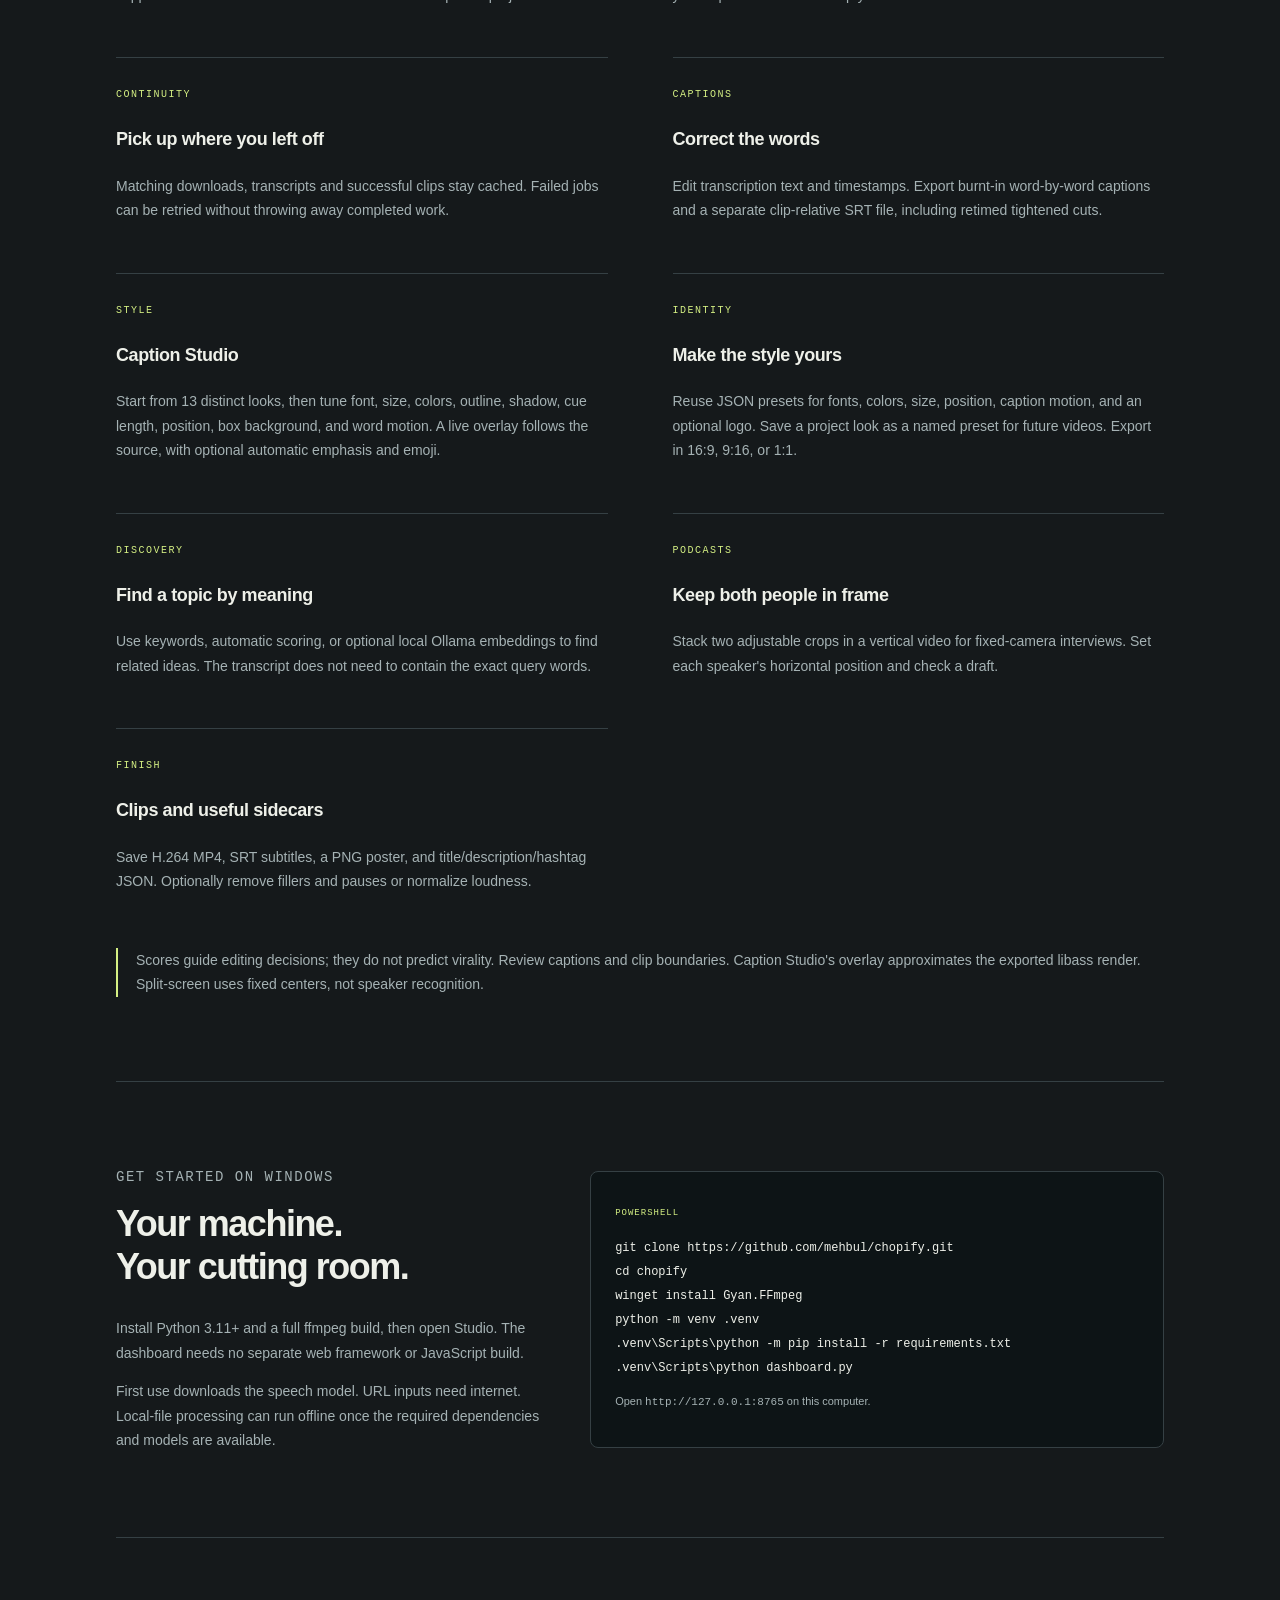
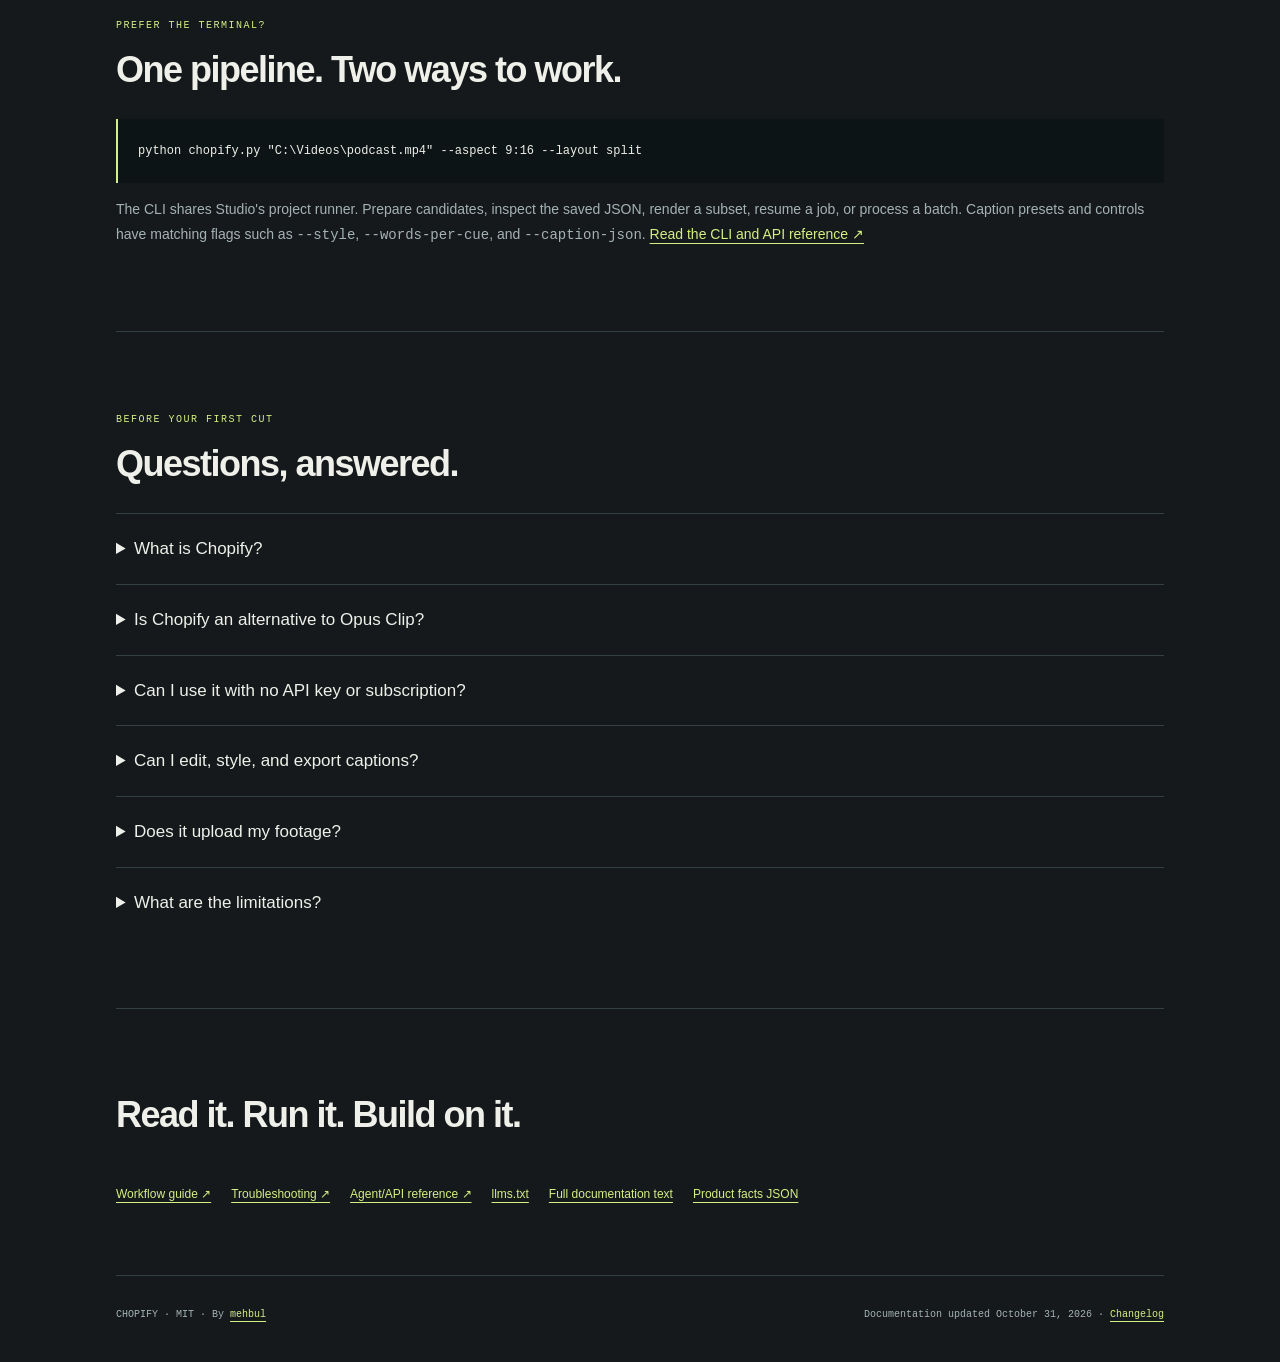
==== commit e5b30066: "Add Caption Studio presets, styling, and live preview" ====
--- a/docs/index.html
+++ b/docs/index.html
@@ -8,7 +8,7 @@
     </title>
     <meta
       name="description"
-      content="Turn recordings and YouTube videos into captioned Shorts, Reels and TikTok clips locally. Free open-source dashboard, batch queue, SRT editing and podcast framing."
+      content="Turn recordings and YouTube videos into styled, captioned Shorts, Reels and TikTok clips locally. Free open-source dashboard, Caption Studio, SRT editing and podcast framing."
     />
     <meta name="robots" content="index,follow,max-image-preview:large" />
     <link rel="canonical" href="https://mehbul.github.io/chopify/" />
@@ -17,7 +17,7 @@
     <meta property="og:title" content="Chopify — your footage, your machine" />
     <meta
       property="og:description"
-      content="Free local video clipping with a review dashboard, editable captions, SRT exports, branding, semantic search and podcast split-screen."
+      content="Free local video clipping with a review dashboard, editable and styled captions, SRT exports, branding, semantic search and podcast split-screen."
     />
     <meta property="og:url" content="https://mehbul.github.io/chopify/" />
     <meta
@@ -58,7 +58,7 @@
             "@id": "https://mehbul.github.io/chopify/#software",
             "name": "Chopify",
             "url": "https://mehbul.github.io/chopify/",
-            "description": "Free local video clipper with a browser dashboard, resumable batch projects, editable captions, SRT exports, branding, semantic search, and podcast split-screen.",
+            "description": "Free local video clipper with a browser dashboard, resumable batch projects, editable and styled captions, SRT exports, branding, semantic search, and podcast split-screen.",
             "applicationCategory": "MultimediaApplication",
             "operatingSystem": "Windows",
             "programmingLanguage": "Python",
@@ -82,6 +82,9 @@
               "Local video input",
               "Resumable batch projects",
               "Caption editing and SRT export",
+              "13-preset Caption Studio",
+              "Source-synced caption preview",
+              "Automatic emphasis and emoji",
               "Brand presets",
               "Optional local semantic search",
               "Podcast split-screen"
@@ -92,7 +95,7 @@
             "@id": "https://mehbul.github.io/chopify/#page",
             "url": "https://mehbul.github.io/chopify/",
             "name": "Chopify — Free Local AI Video Clipper",
-            "dateModified": "2026-10-23",
+            "dateModified": "2026-10-31",
             "inLanguage": "en",
             "mainEntity": {
               "@id": "https://mehbul.github.io/chopify/#software"
@@ -120,8 +123,8 @@
         <h1>The good parts.<br /><em>Ready to share.</em></h1>
         <p class="lead">
           Chopify turns long recordings and YouTube videos into captioned clips
-          for Shorts, Reels, and TikTok. Find moments, fix captions, review
-          drafts, and export—all locally.
+          for Shorts, Reels, and TikTok. Find moments, fix and style captions,
+          review drafts, and export—all locally.
         </p>
         <div class="actions">
           <a class="button" href="#install">Open your cutting room ↗</a
@@ -188,11 +191,22 @@
             </p>
           </article>
           <article>
+            <span class="tag">STYLE</span>
+            <h3>Caption Studio</h3>
+            <p>
+              Start from 13 distinct looks, then tune font, size, colors,
+              outline, shadow, cue length, position, box background, and word
+              motion. A live overlay follows the source, with optional automatic
+              emphasis and emoji.
+            </p>
+          </article>
+          <article>
             <span class="tag">IDENTITY</span>
             <h3>Make the style yours</h3>
             <p>
-              Reuse JSON presets for fonts, text and highlight colors, size,
-              position, and an optional logo. Export in 16:9, 9:16, or 1:1.
+              Reuse JSON presets for fonts, colors, size, position, caption
+              motion, and an optional logo. Save a project look as a named preset
+              for future videos. Export in 16:9, 9:16, or 1:1.
             </p>
           </article>
           <article>
@@ -225,8 +239,9 @@
         </div>
         <p class="note">
           Scores guide editing decisions; they do not predict virality. Review
-          captions and clip boundaries. Split-screen uses fixed centers, not
-          speaker recognition.
+          captions and clip boundaries. Caption Studio's overlay approximates the
+          exported libass render. Split-screen uses fixed centers, not speaker
+          recognition.
         </p>
       </section>
       <section id="install" class="install">
@@ -263,6 +278,9 @@
         <p>
           The CLI shares Studio's project runner. Prepare candidates, inspect
           the saved JSON, render a subset, resume a job, or process a batch.
+          Caption presets and controls have matching flags such as
+          <code>--style</code>, <code>--words-per-cue</code>, and
+          <code>--caption-json</code>.
           <a
             href="https://github.com/mehbul/chopify/blob/main/docs/AGENT-API.md"
             >Read the CLI and API reference ↗</a
@@ -299,11 +317,15 @@
           </p>
         </details>
         <details>
-          <summary>Can I edit captions and download SRT subtitles?</summary>
-          <p>
-            Yes. Edit words and their times in Studio's Transcript tab, save,
-            and export. Each draft and finished clip includes a separate SRT
-            file aligned to its own timeline.
+          <summary>Can I edit, style, and export captions?</summary>
+          <p>
+            Yes. Edit words and their times in Studio's Transcript tab. In the
+            Captions tab, choose one of 13 presets and tune font, size, colors,
+            outline, shadow, cue length, position, background, and word motion.
+            The overlay follows the source; 5-second previews show the look in
+            motion. Save a project style or a reusable named preset, then export.
+            Each draft and finished clip includes a separate SRT file aligned to
+            its own timeline.
           </p>
         </details>
         <details>
@@ -318,11 +340,12 @@
         <details>
           <summary>What are the limitations?</summary>
           <p>
-            Speech recognition and caption timing need review. Heuristic cue
-            lists are English-oriented. GPU speech acceleration uses
-            NVIDIA/CUDA; CPU works without it. Split-screen uses fixed crop
-            centers. Translation, dubbing, scheduling, and social uploads are
-            not included.
+            Speech recognition and caption timing need review. Caption Studio's
+            overlay approximates the exported libass render, and emoji glyphs
+            need a system emoji font. Heuristic cue lists are English-oriented.
+            GPU speech acceleration uses NVIDIA/CUDA; CPU works without it.
+            Split-screen uses fixed crop centers. Translation, dubbing,
+            scheduling, and social uploads are not included.
           </p>
         </details>
       </section>
@@ -345,7 +368,7 @@
         >CHOPIFY · MIT · By <a href="https://github.com/mehbul">mehbul</a></span
       ><span
         >Documentation updated
-        <time datetime="2026-10-23">October 23, 2026</time> ·
+        <time datetime="2026-10-31">October 31, 2026</time> ·
         <a href="https://github.com/mehbul/chopify/blob/main/CHANGELOG.md"
           >Changelog</a
         ></span
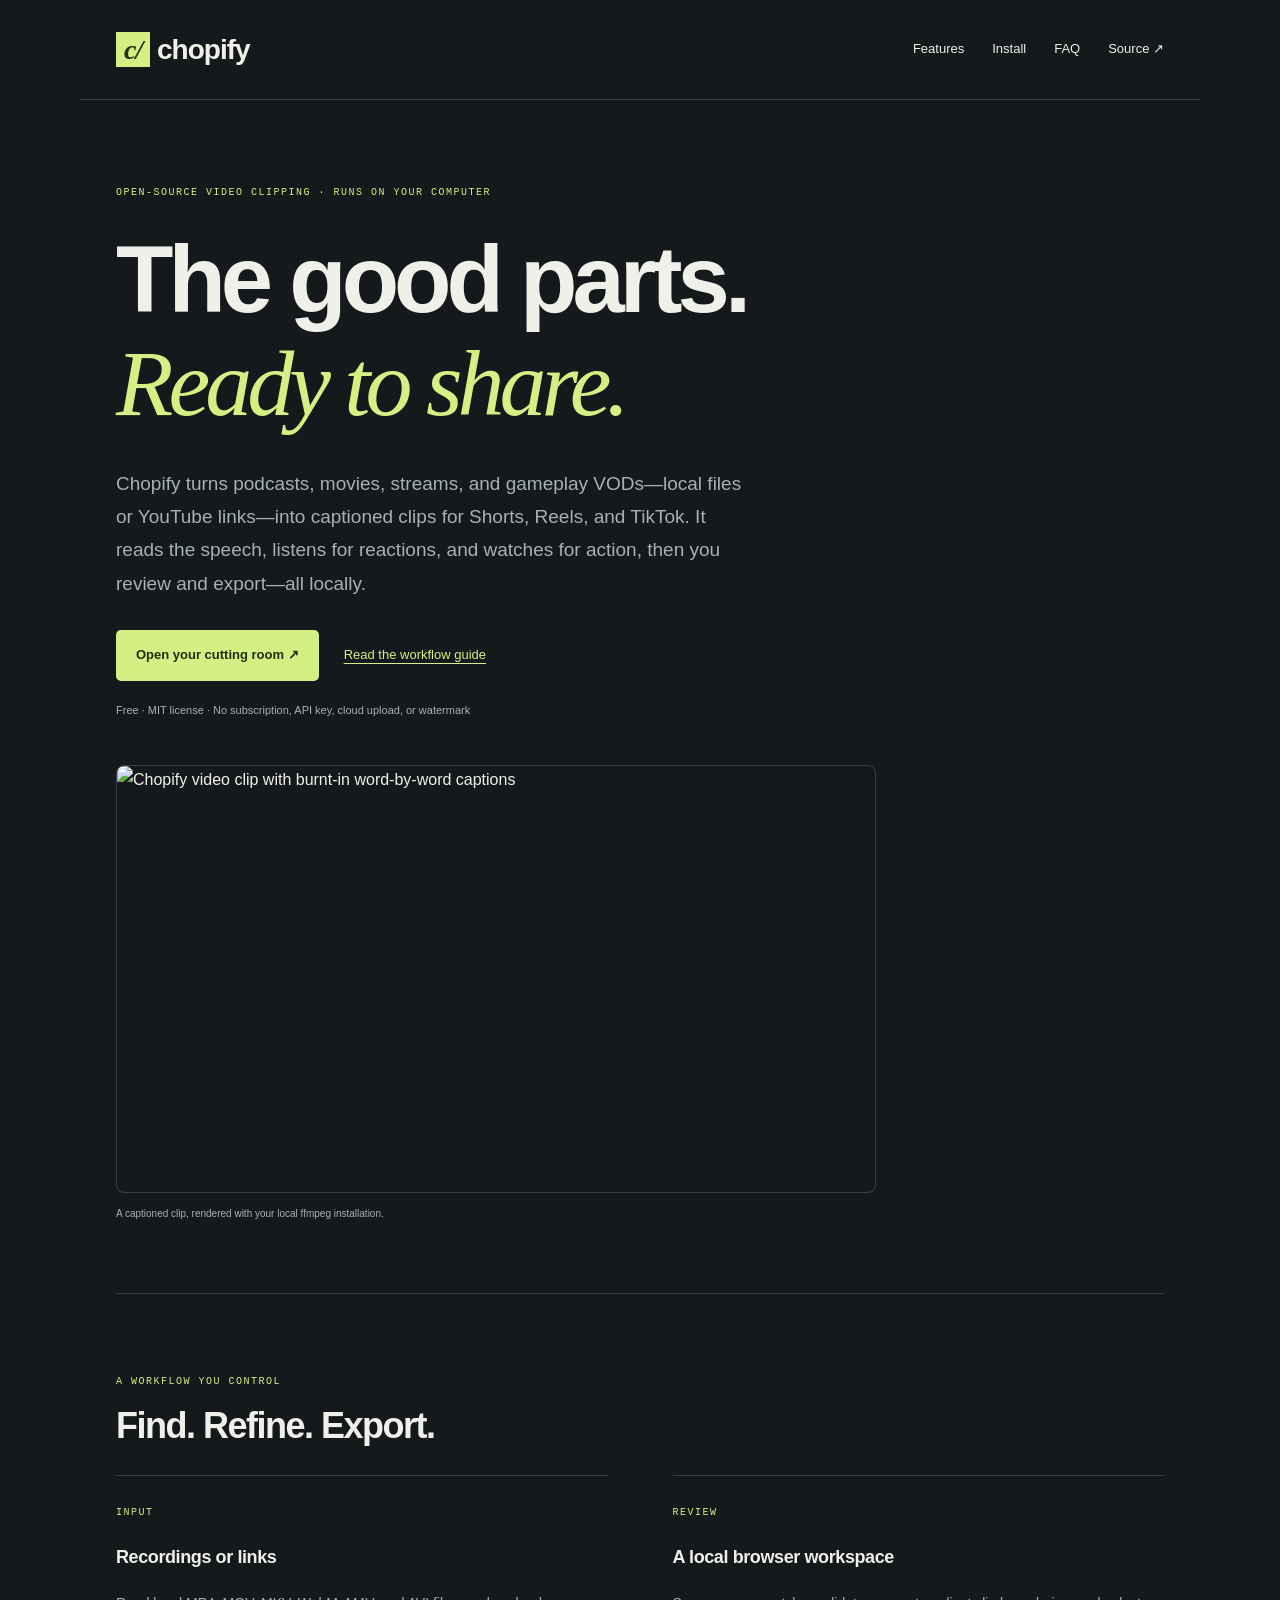
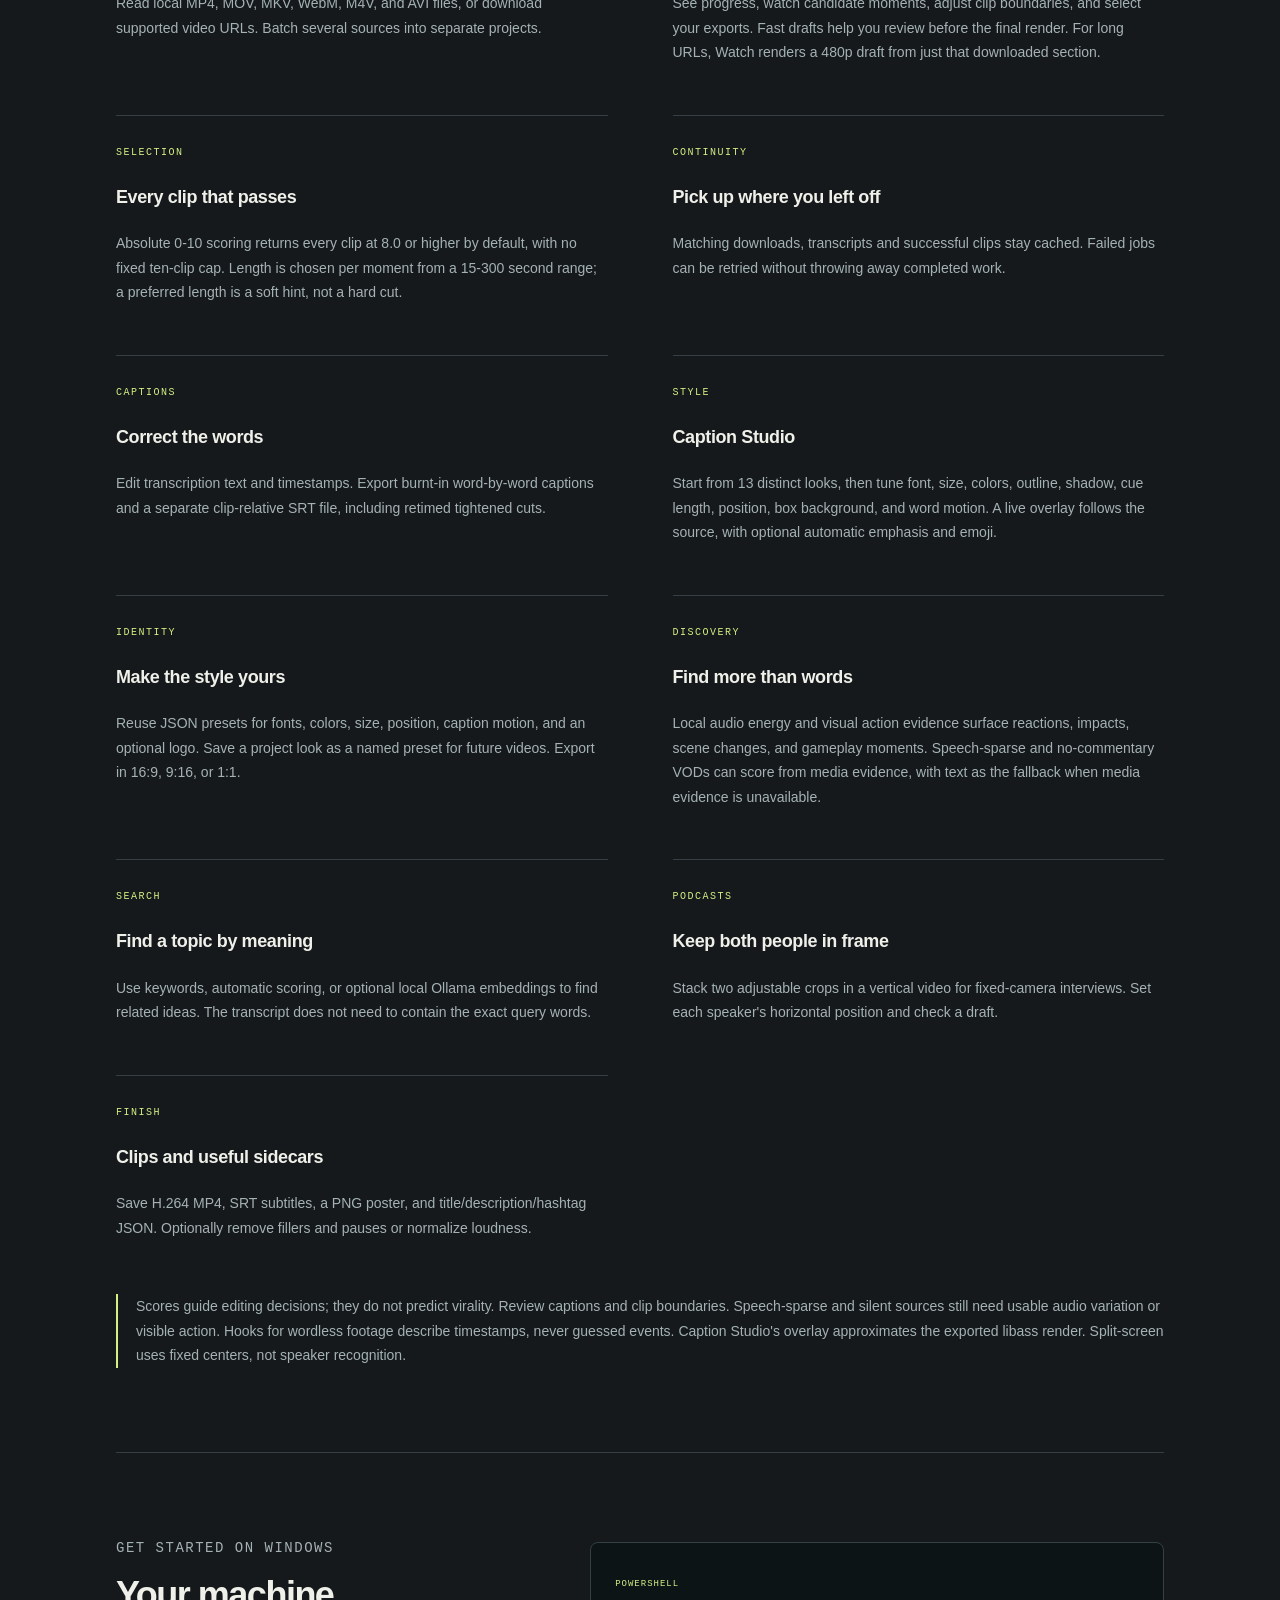
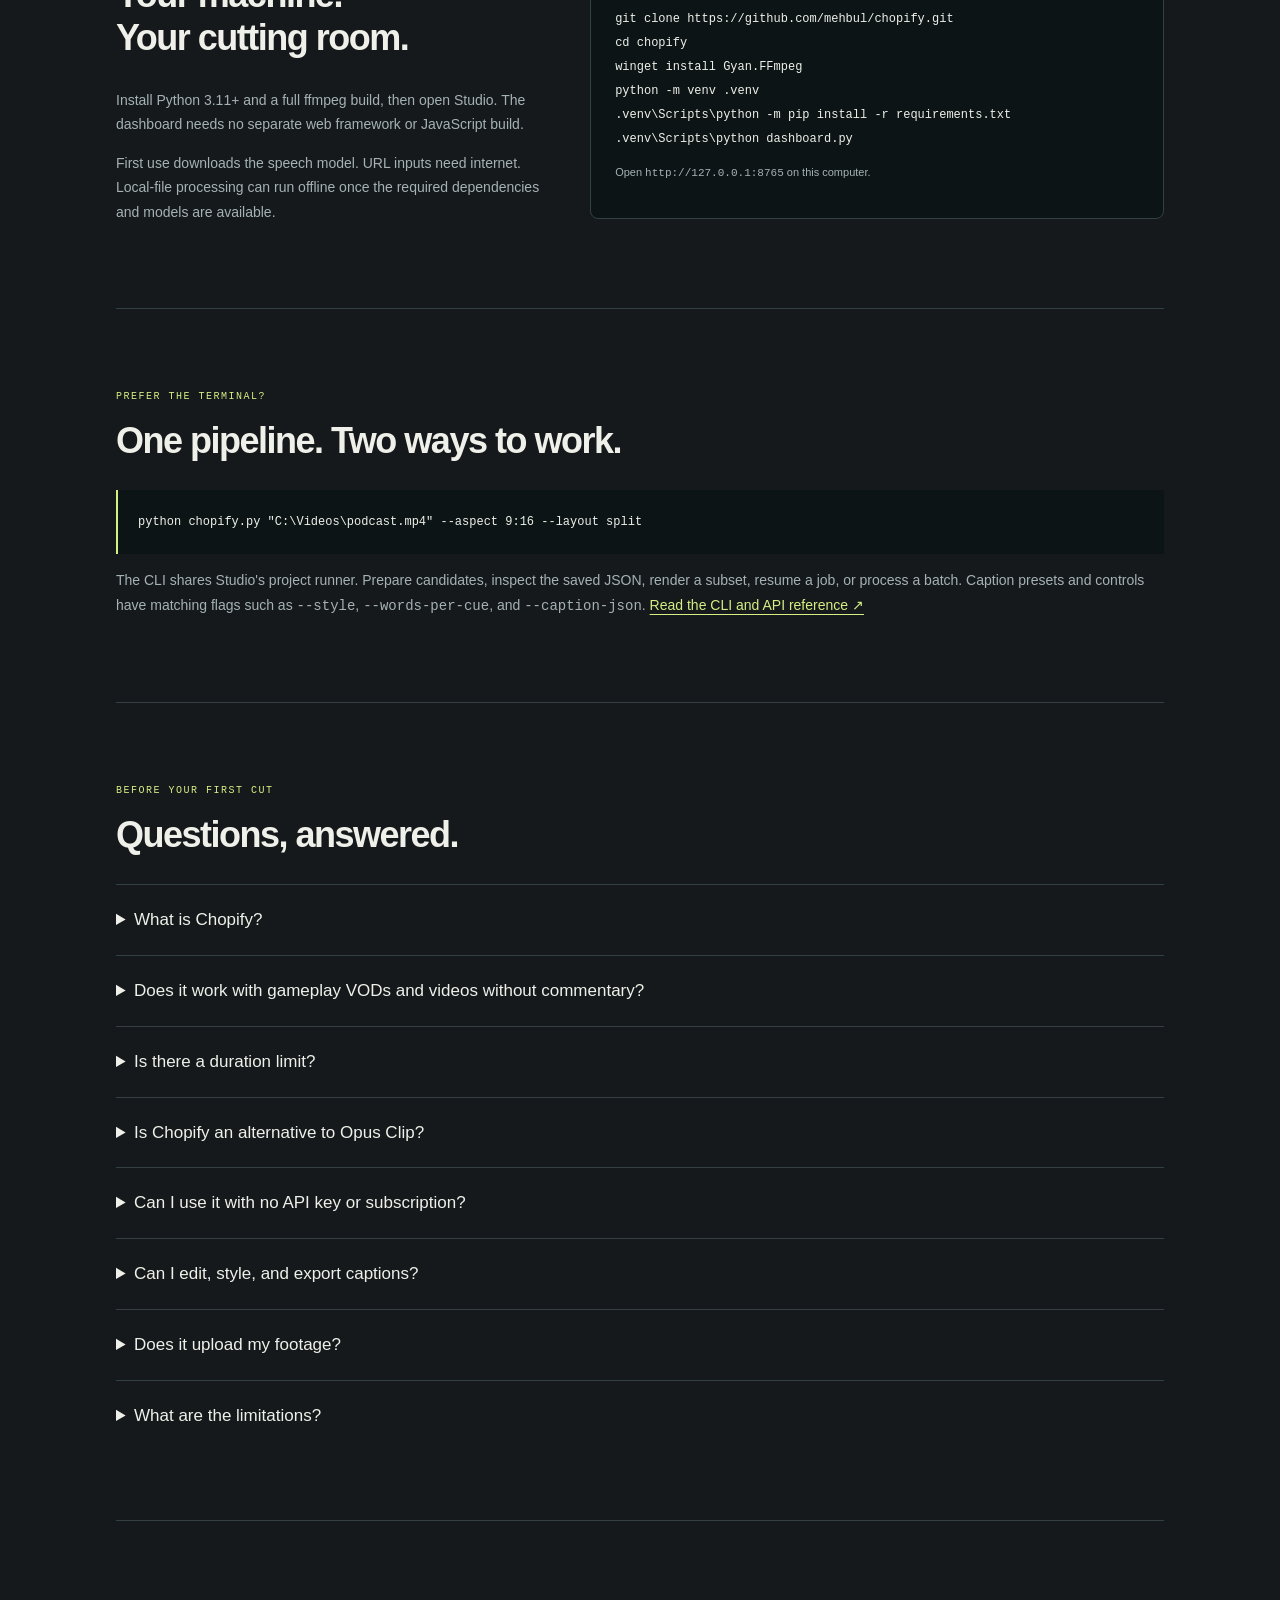
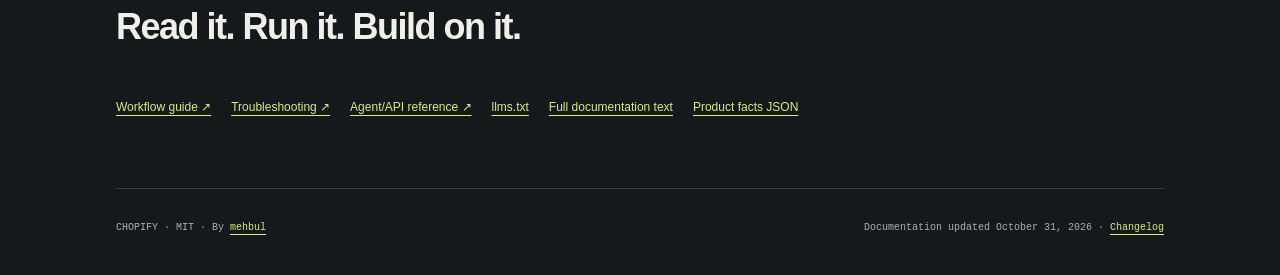
==== commit 863540f1: "feat: preview long-source clips in Studio from downloaded sections Add a low-resolution visual disco" ====
--- a/docs/index.html
+++ b/docs/index.html
@@ -8,7 +8,7 @@
     </title>
     <meta
       name="description"
-      content="Turn recordings and YouTube videos into styled, captioned Shorts, Reels and TikTok clips locally. Free open-source dashboard, Caption Studio, SRT editing and podcast framing."
+      content="Turn recordings, YouTube videos, podcasts, streams and gameplay VODs of any length into styled, captioned Shorts, Reels and TikTok clips locally. Free open-source dashboard with audio/visual clip discovery, Caption Studio, SRT editing and podcast framing."
     />
     <meta name="robots" content="index,follow,max-image-preview:large" />
     <link rel="canonical" href="https://mehbul.github.io/chopify/" />
@@ -17,7 +17,7 @@
     <meta property="og:title" content="Chopify — your footage, your machine" />
     <meta
       property="og:description"
-      content="Free local video clipping with a review dashboard, editable and styled captions, SRT exports, branding, semantic search and podcast split-screen."
+      content="Free local video clipping for any-length recordings, podcasts, streams and gameplay VODs. Audio/visual clip discovery, review dashboard, editable and styled captions, SRT exports, branding, semantic search and podcast split-screen."
     />
     <meta property="og:url" content="https://mehbul.github.io/chopify/" />
     <meta
@@ -58,7 +58,7 @@
             "@id": "https://mehbul.github.io/chopify/#software",
             "name": "Chopify",
             "url": "https://mehbul.github.io/chopify/",
-            "description": "Free local video clipper with a browser dashboard, resumable batch projects, editable and styled captions, SRT exports, branding, semantic search, and podcast split-screen.",
+            "description": "Free local video clipper for any-length recordings, podcasts, streams and gameplay VODs, with audio/visual clip discovery, a browser dashboard, resumable batch projects, editable and styled captions, SRT exports, branding, semantic search, and podcast split-screen.",
             "applicationCategory": "MultimediaApplication",
             "operatingSystem": "Windows",
             "programmingLanguage": "Python",
@@ -80,6 +80,12 @@
             "featureList": [
               "Local browser dashboard",
               "Local video input",
+              "Any-length local and URL sources",
+              "Automatic long-source ingest and section rendering",
+              "Audio and visual clip evidence",
+              "Speech-sparse and no-commentary gameplay support",
+              "8.0+ adaptive clip selection",
+              "Long-source 480p section previews",
               "Resumable batch projects",
               "Caption editing and SRT export",
               "13-preset Caption Studio",
@@ -95,7 +101,7 @@
             "@id": "https://mehbul.github.io/chopify/#page",
             "url": "https://mehbul.github.io/chopify/",
             "name": "Chopify — Free Local AI Video Clipper",
-            "dateModified": "2026-10-31",
+            "dateModified": "2026-11-03",
             "inLanguage": "en",
             "mainEntity": {
               "@id": "https://mehbul.github.io/chopify/#software"
@@ -122,9 +128,10 @@
         </p>
         <h1>The good parts.<br /><em>Ready to share.</em></h1>
         <p class="lead">
-          Chopify turns long recordings and YouTube videos into captioned clips
-          for Shorts, Reels, and TikTok. Find moments, fix and style captions,
-          review drafts, and export—all locally.
+          Chopify turns podcasts, movies, streams, and gameplay VODs—local files
+          or YouTube links—into captioned clips for Shorts, Reels, and TikTok. It
+          reads the speech, listens for reactions, and watches for action, then
+          you review and export—all locally.
         </p>
         <div class="actions">
           <a class="button" href="#install">Open your cutting room ↗</a
@@ -170,7 +177,18 @@
             <p>
               See progress, watch candidate moments, adjust clip boundaries, and
               select your exports. Fast drafts help you review before the final
-              render.
+              render. For long URLs, Watch renders a 480p draft from just that
+              downloaded section.
+            </p>
+          </article>
+          <article>
+            <span class="tag">SELECTION</span>
+            <h3>Every clip that passes</h3>
+            <p>
+              Absolute 0-10 scoring returns every clip at 8.0 or higher by
+              default, with no fixed ten-clip cap. Length is chosen per moment
+              from a 15-300 second range; a preferred length is a soft hint, not
+              a hard cut.
             </p>
           </article>
           <article>
@@ -211,6 +229,16 @@
           </article>
           <article>
             <span class="tag">DISCOVERY</span>
+            <h3>Find more than words</h3>
+            <p>
+              Local audio energy and visual action evidence surface reactions,
+              impacts, scene changes, and gameplay moments. Speech-sparse and
+              no-commentary VODs can score from media evidence, with text as the
+              fallback when media evidence is unavailable.
+            </p>
+          </article>
+          <article>
+            <span class="tag">SEARCH</span>
             <h3>Find a topic by meaning</h3>
             <p>
               Use keywords, automatic scoring, or optional local Ollama
@@ -239,9 +267,11 @@
         </div>
         <p class="note">
           Scores guide editing decisions; they do not predict virality. Review
-          captions and clip boundaries. Caption Studio's overlay approximates the
-          exported libass render. Split-screen uses fixed centers, not speaker
-          recognition.
+          captions and clip boundaries. Speech-sparse and silent sources still
+          need usable audio variation or visible action. Hooks for wordless
+          footage describe timestamps, never guessed events. Caption Studio's
+          overlay approximates the exported libass render. Split-screen uses
+          fixed centers, not speaker recognition.
         </p>
       </section>
       <section id="install" class="install">
@@ -300,6 +330,29 @@
           </p>
         </details>
         <details>
+          <summary>Does it work with gameplay VODs and videos without commentary?</summary>
+          <p>
+            Yes, when there is usable evidence. Chopify builds a local audio
+            timeline and samples the picture for motion, scene and UI changes,
+            faces, action arcs, and quiet boundaries. Speech-sparse clips use a
+            text floor and stronger evidence weighting. Silent no-commentary
+            gameplay can score from visual action alone; flat footage with no
+            speech and no media variation is reported instead of inventing a
+            clip.
+          </p>
+        </details>
+        <details>
+          <summary>Is there a duration limit?</summary>
+          <p>
+            No fixed ceiling. Sources of 2 hours or more, an 8 GB estimated
+            download, or unknown duration use the automatic long path:
+            audio-first ingest, 30-minute resumable transcription chunks,
+            30-minute discovery blocks, and section-only rendering. Local long
+            files are read in place. Long URL projects preview a candidate by
+            rendering a 480p draft from its downloaded section.
+          </p>
+        </details>
+        <details>
           <summary>Is Chopify an alternative to Opus Clip?</summary>
           <p>
             It is an option for creators who want clipping, captions and review
@@ -340,12 +393,14 @@
         <details>
           <summary>What are the limitations?</summary>
           <p>
-            Speech recognition and caption timing need review. Caption Studio's
-            overlay approximates the exported libass render, and emoji glyphs
-            need a system emoji font. Heuristic cue lists are English-oriented.
-            GPU speech acceleration uses NVIDIA/CUDA; CPU works without it.
-            Split-screen uses fixed crop centers. Translation, dubbing,
-            scheduling, and social uploads are not included.
+            Speech recognition and caption timing need review. Speech-sparse and
+            silent sources need usable audio or visual evidence; scores do not
+            predict virality. Caption Studio's overlay approximates the exported
+            libass render, and emoji glyphs need a system emoji font. Heuristic
+            cue lists are English-oriented. GPU speech acceleration uses
+            NVIDIA/CUDA; CPU works without it. Split-screen uses fixed crop
+            centers. Translation, dubbing, scheduling, and social uploads are
+            not included.
           </p>
         </details>
       </section>
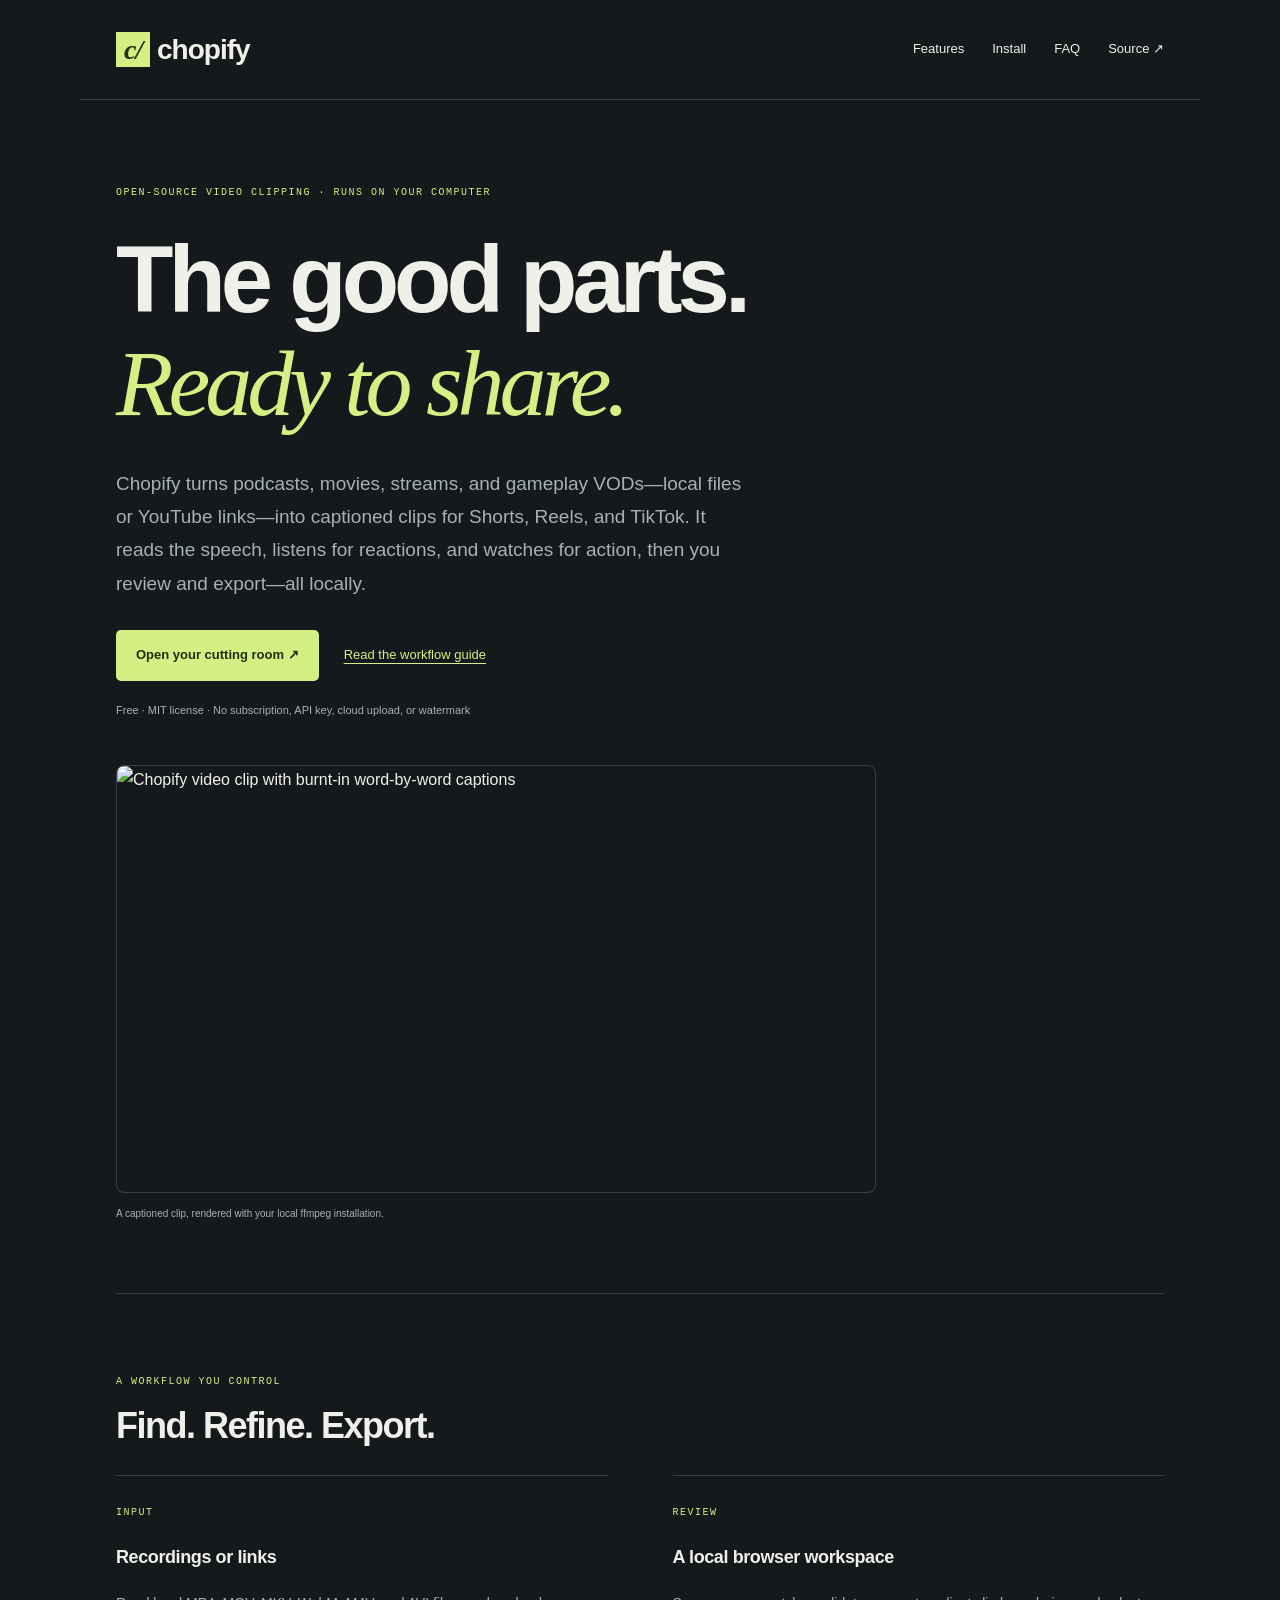
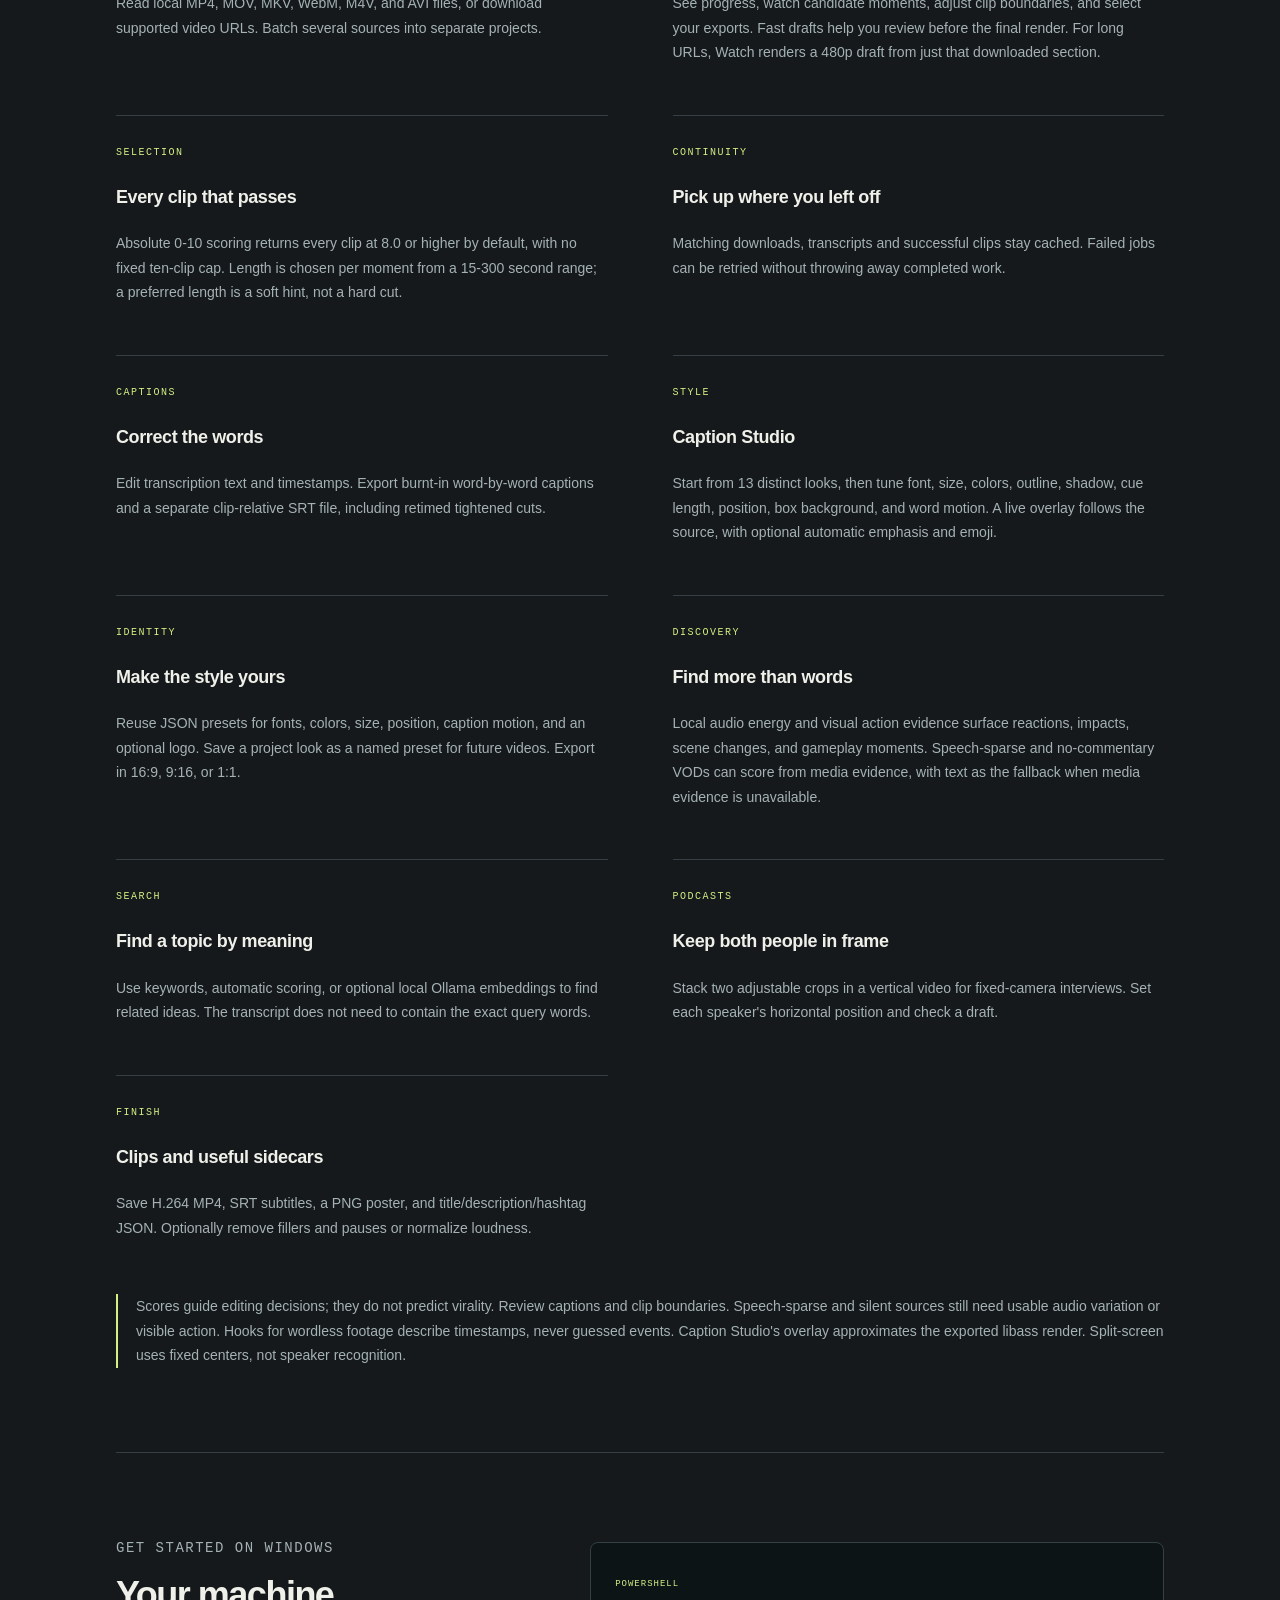
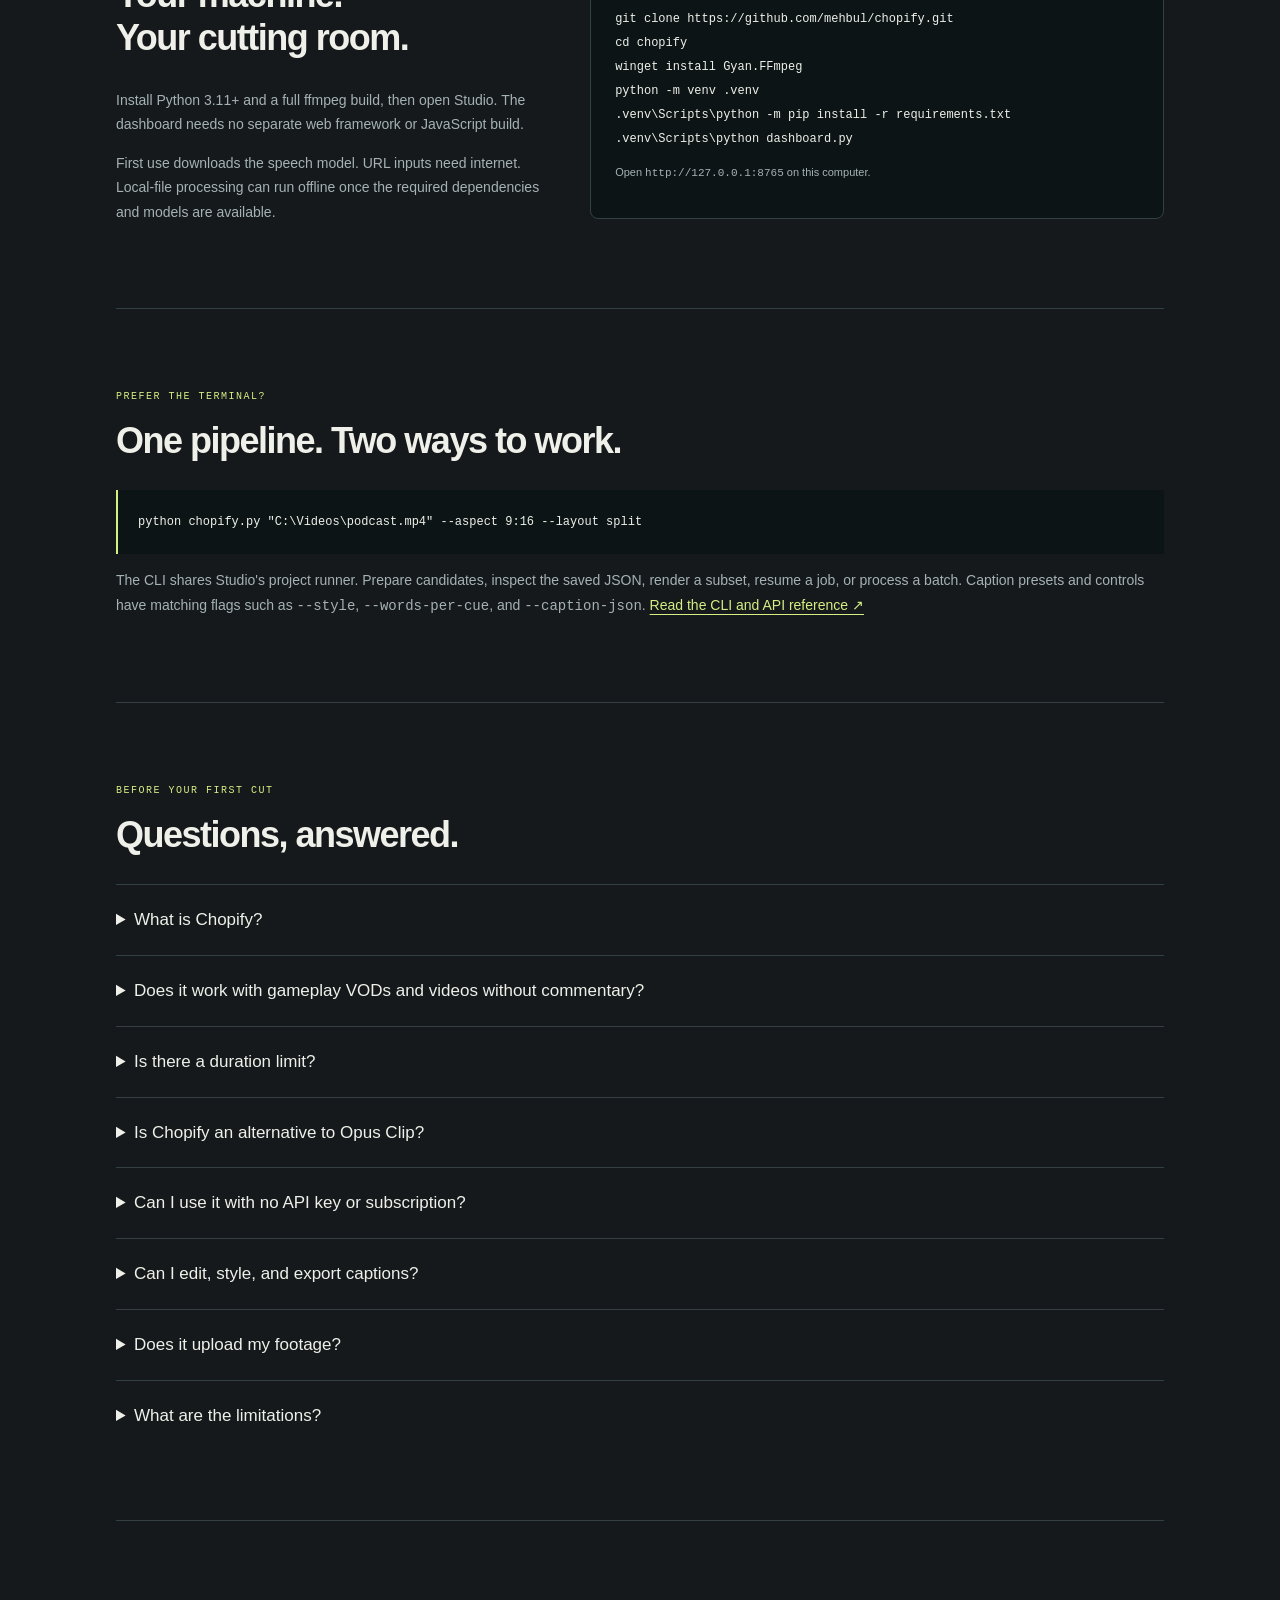
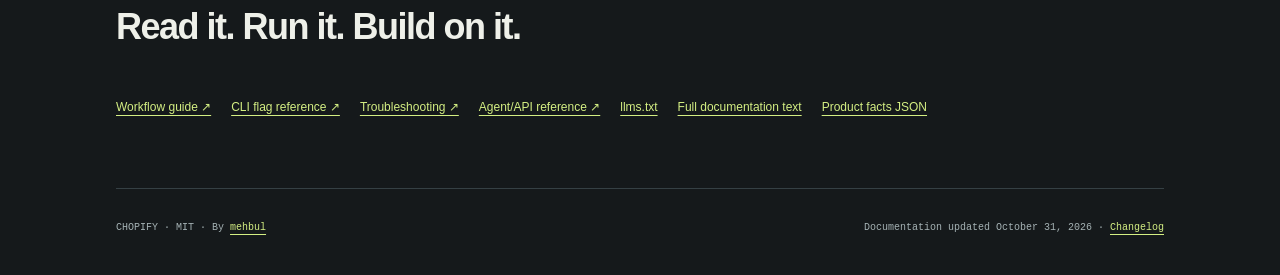
==== commit d576927b: "docs: link the CLI flag reference from the live site and llms.txt" ====
--- a/docs/index.html
+++ b/docs/index.html
@@ -22,11 +22,13 @@
     <meta property="og:url" content="https://mehbul.github.io/chopify/" />
     <meta
       property="og:image"
-      content="https://mehbul.github.io/chopify/demo.gif"
-    />
+      content="https://mehbul.github.io/chopify/social-preview.png"
+    />
+    <meta property="og:image:width" content="1280" />
+    <meta property="og:image:height" content="640" />
     <meta
       property="og:image:alt"
-      content="A Chopify clip with word-by-word captions"
+      content="Chopify Studio and a dark social card: turn long videos into scored, captioned shorts"
     />
     <meta name="twitter:card" content="summary_large_image" />
     <meta
@@ -39,7 +41,7 @@
     />
     <meta
       name="twitter:image"
-      content="https://mehbul.github.io/chopify/demo.gif"
+      content="https://mehbul.github.io/chopify/social-preview.png"
     />
     <link rel="stylesheet" href="site.css" />
     <link rel="icon" href="data:," />
@@ -101,7 +103,7 @@
             "@id": "https://mehbul.github.io/chopify/#page",
             "url": "https://mehbul.github.io/chopify/",
             "name": "Chopify — Free Local AI Video Clipper",
-            "dateModified": "2026-11-03",
+            "dateModified": "2026-11-05",
             "inLanguage": "en",
             "mainEntity": {
               "@id": "https://mehbul.github.io/chopify/#software"
@@ -409,6 +411,9 @@
         <a href="https://github.com/mehbul/chopify/blob/main/docs/WORKFLOWS.md"
           >Workflow guide ↗</a
         ><a
+          href="https://github.com/mehbul/chopify/blob/main/docs/CLI.md"
+          >CLI flag reference ↗</a
+        ><a
           href="https://github.com/mehbul/chopify/blob/main/docs/TROUBLESHOOTING.md"
           >Troubleshooting ↗</a
         ><a href="https://github.com/mehbul/chopify/blob/main/docs/AGENT-API.md"
